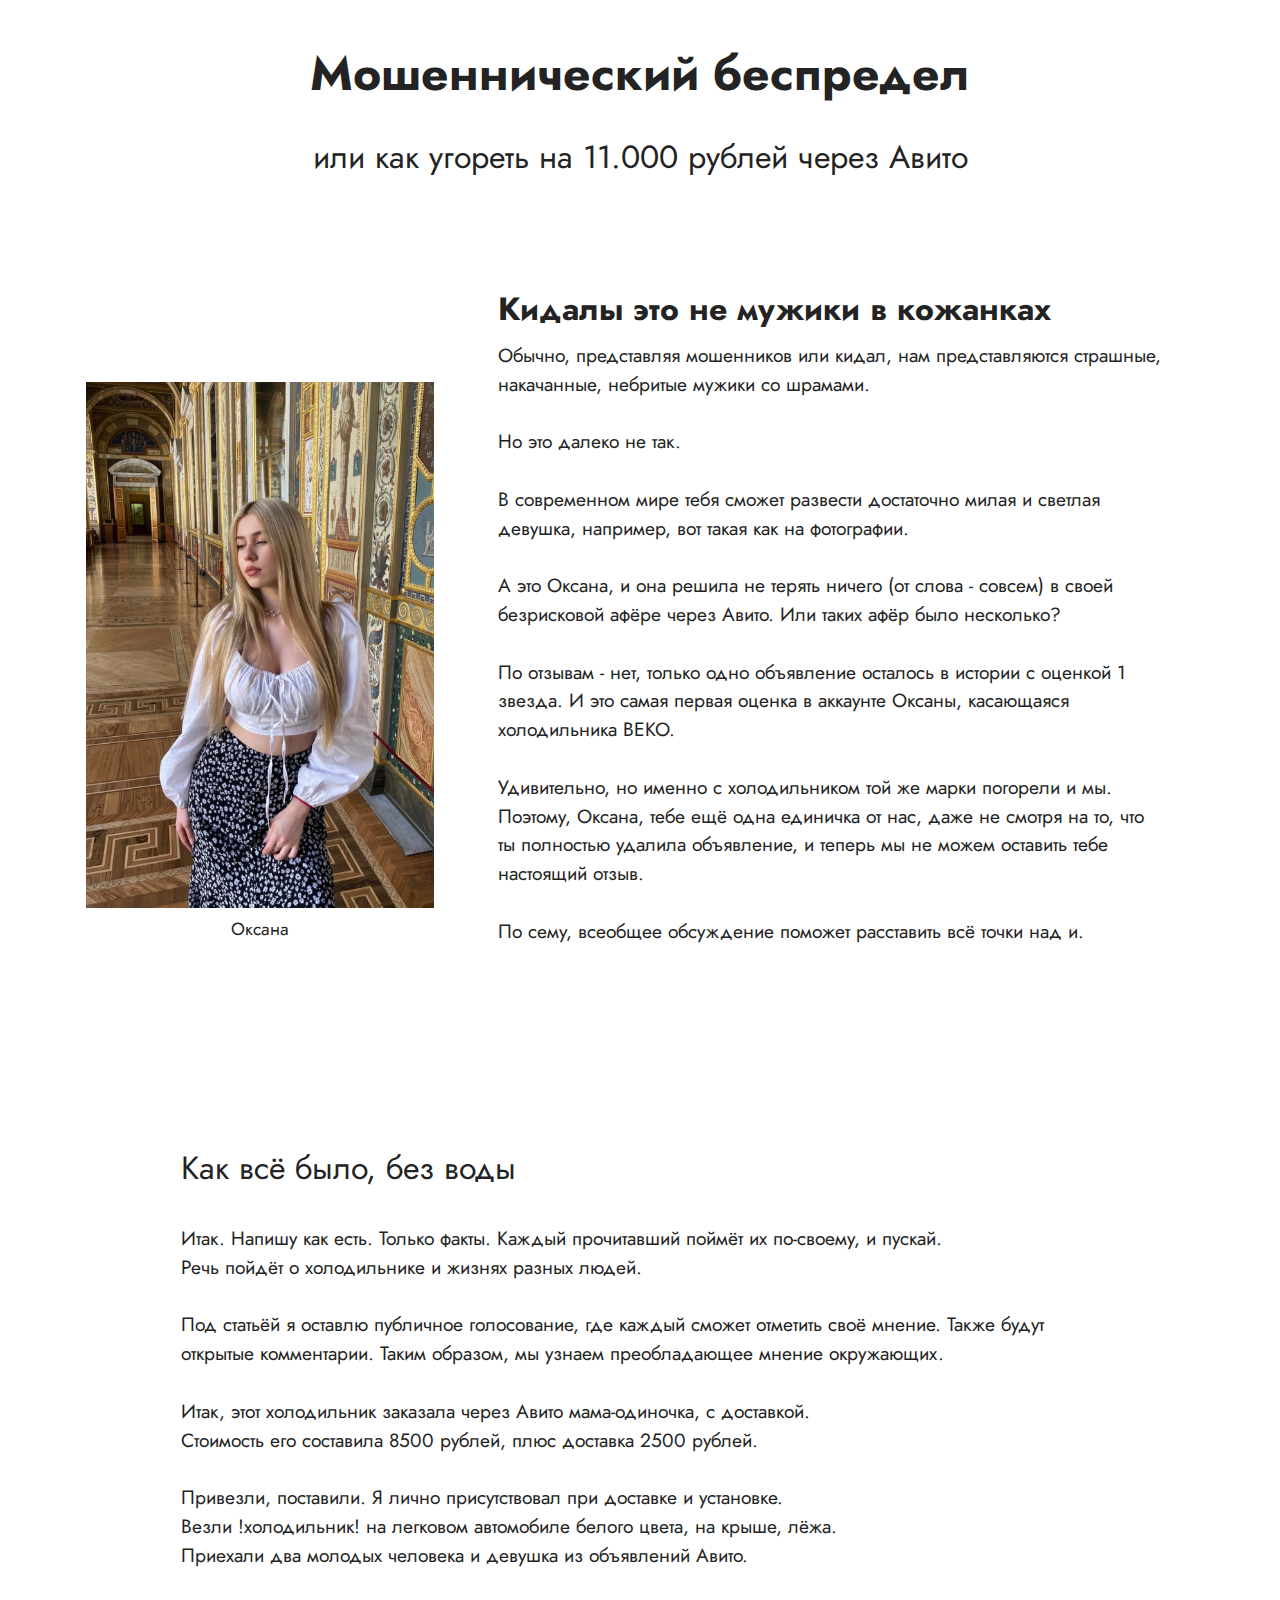
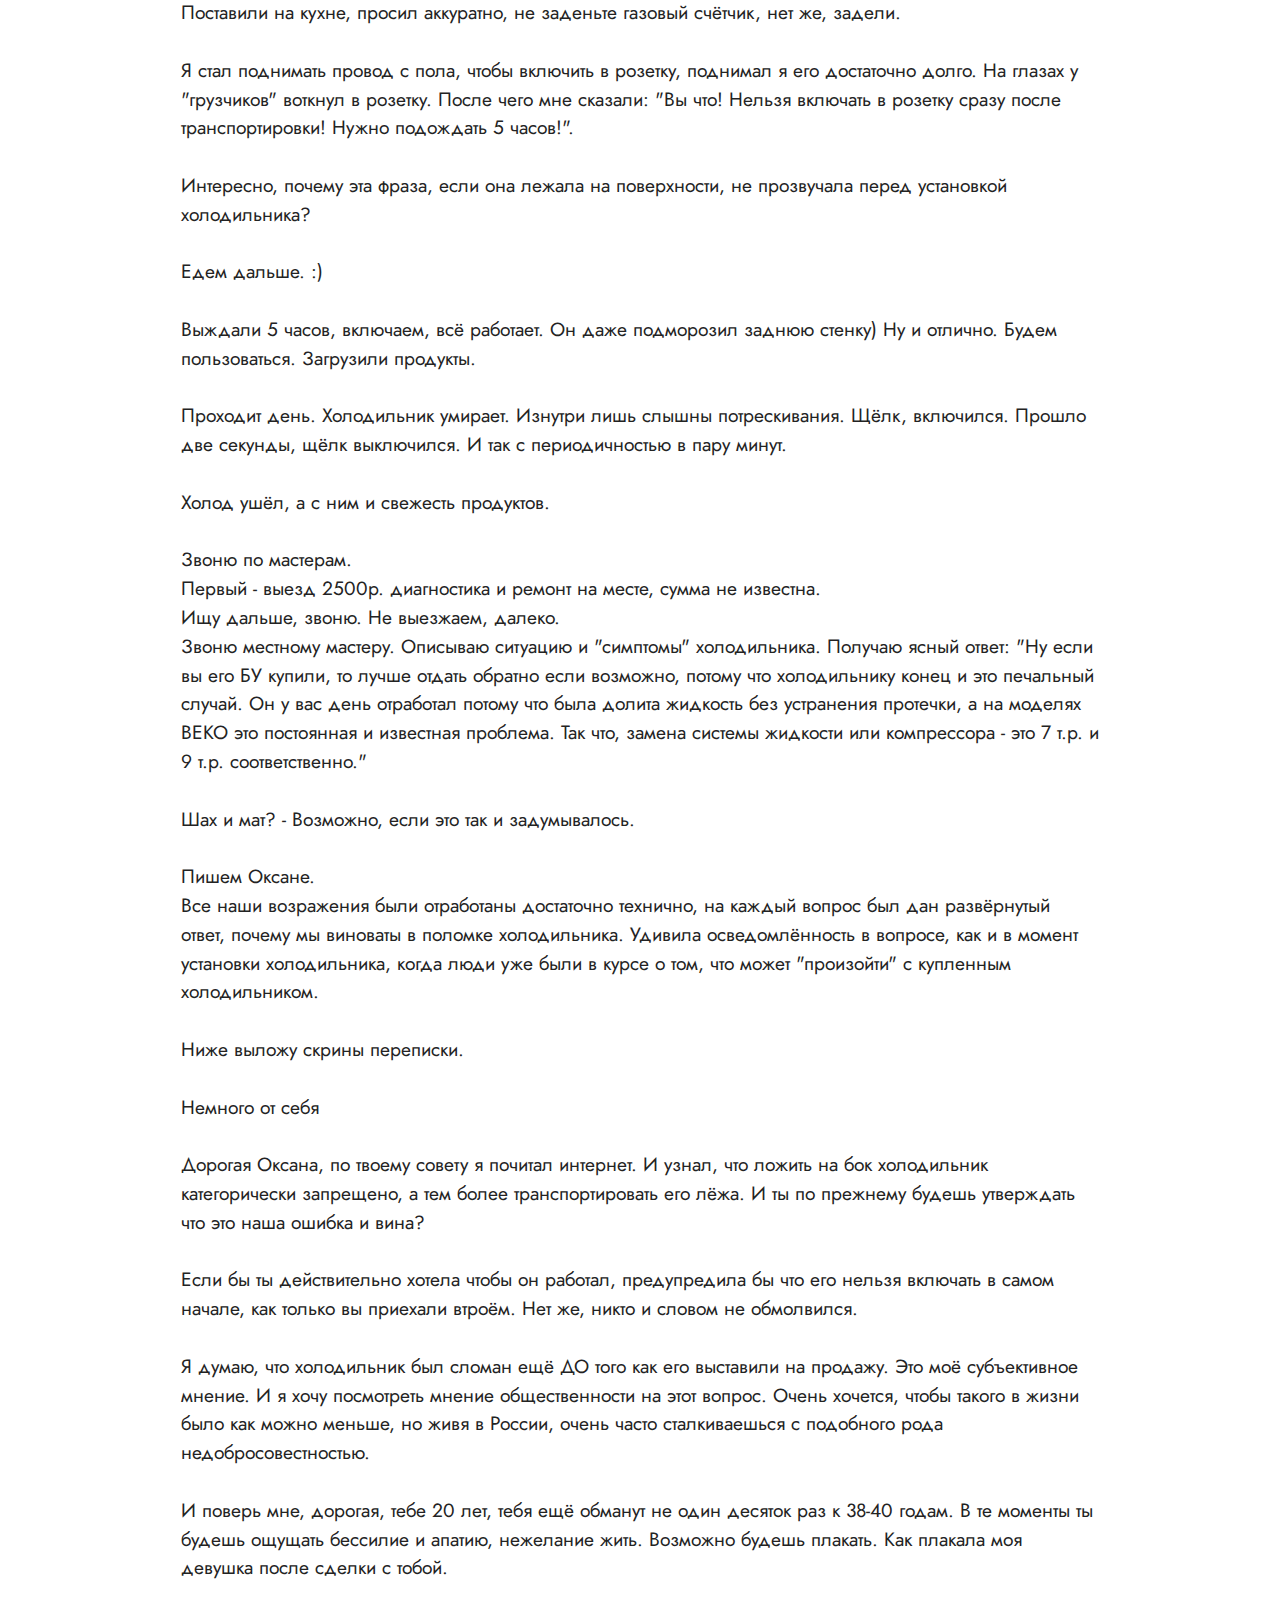
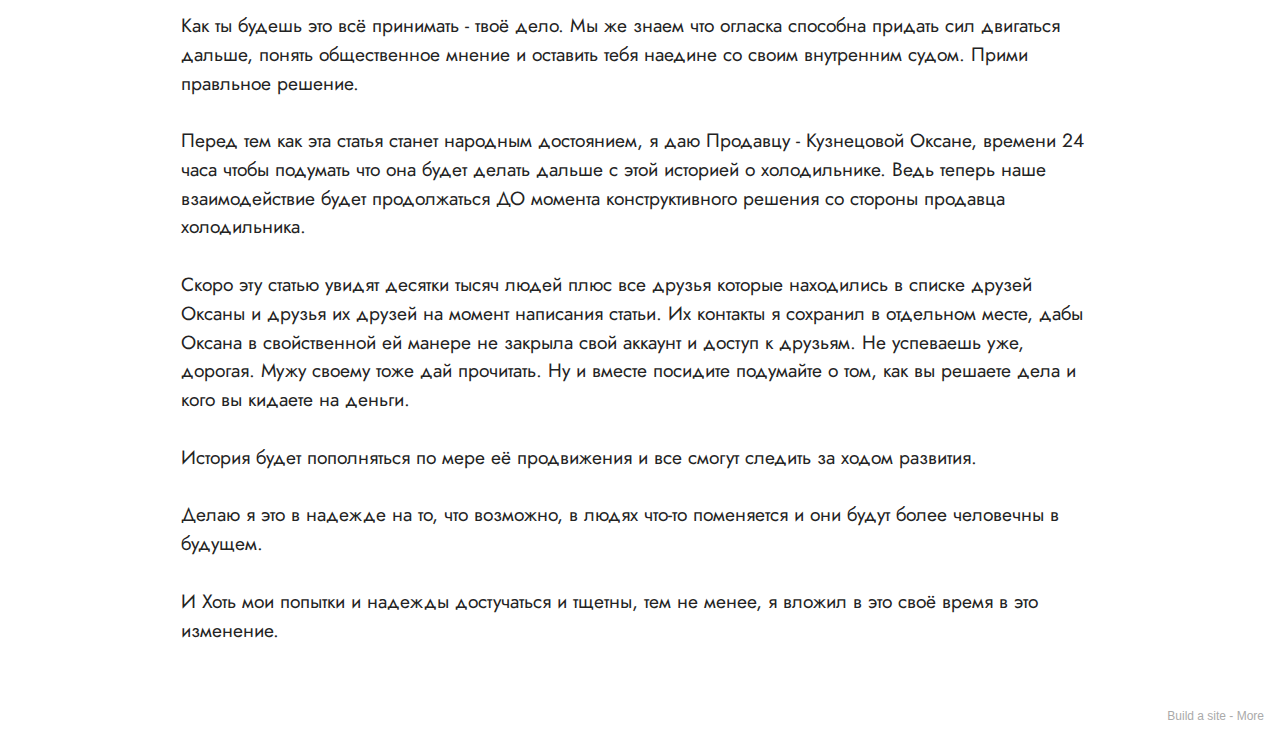
==== ok/index.html @ 09e4ee3d "ook" ====
<!DOCTYPE html>
<html  >
<head>
  <!-- Site made with Mobirise Website Builder v5.5.2, https://mobirise.com -->
  <meta charset="UTF-8">
  <meta http-equiv="X-UA-Compatible" content="IE=edge">
  <meta name="generator" content="Mobirise v5.5.2, mobirise.com">
  <meta name="viewport" content="width=device-width, initial-scale=1, minimum-scale=1">
  <link rel="shortcut icon" href="assets/images/okss2.png" type="image/x-icon">
  <meta name="description" content="">
  
  
  <title>Home</title>
  <link rel="stylesheet" href="assets/bootstrap/css/bootstrap.min.css">
  <link rel="stylesheet" href="assets/bootstrap/css/bootstrap-grid.min.css">
  <link rel="stylesheet" href="assets/bootstrap/css/bootstrap-reboot.min.css">
  <link rel="stylesheet" href="assets/theme/css/style.css">
  <link rel="preload" href="https://fonts.googleapis.com/css2?family=Jost:ital,wght@0,400;0,700;1,400;1,700&display=swap&display=swap" as="style" onload="this.onload=null;this.rel='stylesheet'">
  <noscript><link rel="stylesheet" href="https://fonts.googleapis.com/css2?family=Jost:ital,wght@0,400;0,700;1,400;1,700&display=swap&display=swap"></noscript>
  <link rel="preload" as="style" href="assets/mobirise/css/mbr-additional.css"><link rel="stylesheet" href="assets/mobirise/css/mbr-additional.css" type="text/css">
  
  
  
  
</head>
<body>
  
  <section data-bs-version="5.1" class="content4 cid-teidMDFCuc" id="content4-0">
    
    
    <div class="container">
        <div class="row justify-content-center">
            <div class="title col-md-12 col-lg-10">
                <h3 class="mbr-section-title mbr-fonts-style align-center mb-4 display-2"><strong>Мошеннический беспредел</strong></h3>
                <h4 class="mbr-section-subtitle align-center mbr-fonts-style mb-4 display-5">или как угореть на 11.000 рублей через Авито</h4>
                
            </div>
        </div>
    </div>
</section>

<section data-bs-version="5.1" class="image1 cid-teidTuAaqX" id="image1-2">
    

    

    <div class="container">
        <div class="row align-items-center">
            <div class="col-12 col-lg-4">
                <div class="image-wrapper">
                    <img src="assets/images/okss-1.png" alt="Mobirise">
                    <p class="mbr-description mbr-fonts-style pt-2 align-center display-4">
                    Оксана</p>
                </div>
            </div>
            <div class="col-12 col-lg">
                <div class="text-wrapper">
                    <h3 class="mbr-section-title mbr-fonts-style mb-3 display-5"><p><strong>Кидалы это не мужики в кожанках</strong></p></h3>
                    <p class="mbr-text mbr-fonts-style display-7">
                        Обычно, представляя мошенников или кидал, нам представляются страшные, накачанные, небритые мужики со шрамами. <br><br>Но это далеко не так. <br><br>В современном мире тебя сможет развести достаточно милая и светлая девушка, например, вот такая как на фотографии. <br><br>А это Оксана, и она решила не терять ничего (от слова - совсем) в своей безрисковой афёре через Авито. Или таких афёр было несколько? <br><br>По отзывам - нет, только одно объявление осталось в истории с оценкой 1 звезда. И это самая первая оценка в аккаунте Оксаны, касающаяся холодильника BEKO. <br><br>Удивительно, но именно с холодильником той же марки погорели и мы. Поэтому, Оксана, тебе ещё одна единичка от нас, даже не смотря на то, что ты полностью удалила объявление, и теперь мы не можем оставить тебе настоящий отзыв.<br><br>По сему, всеобщее обсуждение поможет расставить всё точки над и.<br><br><br><br></p>
                </div>
            </div>
        </div>
    </div>
</section>

<section data-bs-version="5.1" class="content5 cid-teidO1fFRu" id="content5-1">
    
    <div class="container">
        <div class="row justify-content-center">
            <div class="col-md-12 col-lg-10">
                
                <h4 class="mbr-section-subtitle mbr-fonts-style mb-4 display-5">
                    Как всё было, без воды</h4>
                <p class="mbr-text mbr-fonts-style display-7">Итак. Напишу как есть. Только факты. Каждый прочитавший поймёт их по-своему, и пускай.
<br>Речь пойдёт о холодильнике и жизнях разных людей.
<br>
<br>Под статьёй я оставлю публичное голосование, где каждый сможет отметить своё мнение. Также будут открытые комментарии. Таким образом, мы узнаем преобладающее мнение окружающих.
<br>
<br>Итак, этот холодильник заказала через Авито мама-одиночка, с доставкой.
<br>Стоимость его составила 8500 рублей, плюс доставка 2500 рублей.
<br>
<br>Привезли, поставили. Я лично присутствовал при доставке и установке.
<br>Везли !холодильник! на легковом автомобиле белого цвета, на крыше, лёжа.
<br>Приехали два молодых человека и девушка из объявлений Авито.
<br>
<br>Поставили на кухне, просил аккуратно, не заденьте газовый счётчик, нет же, задели.<br><br>Я стал поднимать провод с пола, чтобы включить в розетку, поднимал я его достаточно долго. На глазах у "грузчиков" воткнул в розетку. После чего мне сказали: "Вы что! Нельзя включать в розетку сразу после транспортировки! Нужно подождать 5 часов!".<br>
<br>Интересно, почему эта фраза, если она лежала на поверхности, не прозвучала перед установкой холодильника?<br><br>Едем дальше. :)
<br>
<br>Выждали 5 часов, включаем, всё работает. Он даже подморозил заднюю стенку) Ну и отлично. Будем пользоваться. Загрузили продукты.
<br>
<br>Проходит день. Холодильник умирает. Изнутри лишь слышны потрескивания. Щёлк, включился. Прошло две секунды, щёлк выключился. И так с периодичностью в пару минут.
<br>
<br>Холод ушёл, а с ним и свежесть продуктов.
<br>
<br>Звоню по мастерам. 
<br>Первый - выезд 2500р. диагностика и ремонт на месте, сумма не известна.
<br>Ищу дальше, звоню. Не выезжаем, далеко.
<br>Звоню местному мастеру. Описываю ситуацию и "симптомы" холодильника. Получаю ясный ответ: "Ну если вы его БУ купили, то лучше отдать обратно если возможно, потому что холодильнику конец и это печальный случай. Он у вас день отработал потому что была долита жидкость без устранения протечки, а на моделях BEKO это постоянная и известная проблема. Так что, замена системы жидкости или компрессора - это 7 т.р. и 9 т.р. соответственно."
<br>
<br>Шах и мат? - Возможно, если это так и задумывалось.<br><br> 
Пишем Оксане.&nbsp;<br>Все наши возражения были отработаны достаточно технично, на каждый вопрос был дан развёрнутый ответ, почему мы виноваты в поломке холодильника. Удивила осведомлённость в вопросе, как и в момент установки холодильника, когда люди уже были в курсе о том, что может "произойти" с купленным холодильником.<br><br>Ниже выложу скрины переписки.<br><br>
Немного от себя<br><br>Дорогая Оксана, по твоему совету я почитал интернет. И узнал, что ложить на бок холодильник категорически запрещено, а тем более транспортировать его лёжа. И ты по прежнему будешь утверждать что это наша ошибка и вина?<br><br>Если бы ты действительно хотела чтобы он работал, предупредила бы что его нельзя включать в самом начале, как только вы приехали втроём. Нет же, никто и словом не обмолвился.<br><br>Я думаю, что холодильник был сломан ещё ДО того как его выставили на продажу. Это моё субъективное мнение. И я хочу посмотреть мнение общественности на этот вопрос. Очень хочется, чтобы такого в жизни было как можно меньше, но живя в России, очень часто сталкиваешься с подобного рода недобросовестностью.<br><br>И поверь мне, дорогая, тебе 20 лет, тебя ещё обманут не один десяток раз к 38-40 годам. В те моменты ты будешь ощущать бессилие и апатию, нежелание жить. Возможно будешь плакать. Как плакала моя девушка после сделки с тобой.&nbsp;<br><br>Как ты будешь это всё принимать - твоё дело. Мы же знаем что огласка способна придать сил двигаться дальше, понять общественное мнение и оставить тебя наедине со своим внутренним судом. Прими правльное решение.<br>
<br>Перед тем как эта статья станет народным достоянием, я даю Продавцу - Кузнецовой Оксане, времени 24 часа чтобы подумать что она будет делать дальше с этой историей о холодильнике. Ведь теперь наше взаимодействие будет продолжаться ДО момента конструктивного решения со стороны продавца холодильника.<br>
<br>Скоро эту статью увидят десятки тысяч людей плюс все друзья которые находились в списке друзей Оксаны и друзья их друзей на момент написания статьи. Их контакты я сохранил в отдельном месте, дабы Оксана в свойственной ей манере не закрыла свой аккаунт и доступ к друзьям. Не успеваешь уже, дорогая. Мужу своему тоже дай прочитать. Ну и вместе посидите подумайте о том, как вы решаете дела и кого вы кидаете на деньги.<br><br>История будет пополняться по мере её продвижения и все смогут следить за ходом развития.<br>
<br>Делаю я это в надежде на то, что возможно, в людях что-то поменяется и они будут более человечны в будущем. <br><br>И Хоть мои попытки и надежды достучаться и тщетны, тем не менее, я вложил в это своё время в это изменение.<br></p>
            </div>
        </div>
    </div>
</section><section style="background-color: #fff; font-family: -apple-system, BlinkMacSystemFont, 'Segoe UI', 'Roboto', 'Helvetica Neue', Arial, sans-serif; color:#aaa; font-size:12px; padding: 0; align-items: center; display: flex;"><a href="https://mobirise.site/b" style="flex: 1 1; height: 3rem; padding-left: 1rem;"></a><p style="flex: 0 0 auto; margin:0; padding-right:1rem;">Build a site - <a href="https://mobirise.site/w" style="color:#aaa;">More</a></p></section><script src="assets/bootstrap/js/bootstrap.bundle.min.js"></script>  <script src="assets/smoothscroll/smooth-scroll.js"></script>  <script src="assets/ytplayer/index.js"></script>  <script src="assets/theme/js/script.js"></script>  
  
  
</body>
</html>
---- ok/assets/theme/css/style.css ----
@charset "UTF-8";
section {
  background-color: #ffffff;
}

body {
  font-style: normal;
  line-height: 1.5;
  font-weight: 400;
  color: #232323;
  position: relative;
}

button {
  background-color: transparent;
  border-color: transparent;
}

section,
.container,
.container-fluid {
  position: relative;
  word-wrap: break-word;
}

a.mbr-iconfont:hover {
  text-decoration: none;
}

.article .lead p,
.article .lead ul,
.article .lead ol,
.article .lead pre,
.article .lead blockquote {
  margin-bottom: 0;
}

a {
  font-style: normal;
  font-weight: 400;
  cursor: pointer;
}
a, a:hover {
  text-decoration: none;
}

.mbr-section-title {
  font-style: normal;
  line-height: 1.3;
}

.mbr-section-subtitle {
  line-height: 1.3;
}

.mbr-text {
  font-style: normal;
  line-height: 1.7;
}

h1,
h2,
h3,
h4,
h5,
h6,
.display-1,
.display-2,
.display-4,
.display-5,
.display-7,
span,
p,
a {
  line-height: 1;
  word-break: break-word;
  word-wrap: break-word;
  font-weight: 400;
}

b,
strong {
  font-weight: bold;
}

input:-webkit-autofill, input:-webkit-autofill:hover, input:-webkit-autofill:focus, input:-webkit-autofill:active {
  transition-delay: 9999s;
  -webkit-transition-property: background-color, color;
  transition-property: background-color, color;
}

textarea[type=hidden] {
  display: none;
}

section {
  background-position: 50% 50%;
  background-repeat: no-repeat;
  background-size: cover;
}
section .mbr-background-video,
section .mbr-background-video-preview {
  position: absolute;
  bottom: 0;
  left: 0;
  right: 0;
  top: 0;
}

.hidden {
  visibility: hidden;
}

.mbr-z-index20 {
  z-index: 20;
}

/*! Base colors */
.mbr-white {
  color: #ffffff;
}

.mbr-black {
  color: #111111;
}

.mbr-bg-white {
  background-color: #ffffff;
}

.mbr-bg-black {
  background-color: #000000;
}

/*! Text-aligns */
.align-left {
  text-align: left;
}

.align-center {
  text-align: center;
}

.align-right {
  text-align: right;
}

/*! Font-weight  */
.mbr-light {
  font-weight: 300;
}

.mbr-regular {
  font-weight: 400;
}

.mbr-semibold {
  font-weight: 500;
}

.mbr-bold {
  font-weight: 700;
}

/*! Media  */
.media-content {
  flex-basis: 100%;
}

.media-container-row {
  display: flex;
  flex-direction: row;
  flex-wrap: wrap;
  justify-content: center;
  align-content: center;
  align-items: start;
}
.media-container-row .media-size-item {
  width: 400px;
}

.media-container-column {
  display: flex;
  flex-direction: column;
  flex-wrap: wrap;
  justify-content: center;
  align-content: center;
  align-items: stretch;
}
.media-container-column > * {
  width: 100%;
}

@media (min-width: 992px) {
  .media-container-row {
    flex-wrap: nowrap;
  }
}
figure {
  margin-bottom: 0;
  overflow: hidden;
}

figure[mbr-media-size] {
  transition: width 0.1s;
}

img,
iframe {
  display: block;
  width: 100%;
}

.card {
  background-color: transparent;
  border: none;
}

.card-box {
  width: 100%;
}

.card-img {
  text-align: center;
  flex-shrink: 0;
  -webkit-flex-shrink: 0;
}

.media {
  max-width: 100%;
  margin: 0 auto;
}

.mbr-figure {
  align-self: center;
}

.media-container > div {
  max-width: 100%;
}

.mbr-figure img,
.card-img img {
  width: 100%;
}

@media (max-width: 991px) {
  .media-size-item {
    width: auto !important;
  }

  .media {
    width: auto;
  }

  .mbr-figure {
    width: 100% !important;
  }
}
/*! Buttons */
.mbr-section-btn {
  margin-left: -0.6rem;
  margin-right: -0.6rem;
  font-size: 0;
}

.btn {
  font-weight: 600;
  border-width: 1px;
  font-style: normal;
  margin: 0.6rem 0.6rem;
  white-space: normal;
  transition: all 0.2s ease-in-out;
  display: inline-flex;
  align-items: center;
  justify-content: center;
  word-break: break-word;
}

.btn-sm {
  font-weight: 600;
  letter-spacing: 0px;
  transition: all 0.3s ease-in-out;
}

.btn-md {
  font-weight: 600;
  letter-spacing: 0px;
  transition: all 0.3s ease-in-out;
}

.btn-lg {
  font-weight: 600;
  letter-spacing: 0px;
  transition: all 0.3s ease-in-out;
}

.btn-form {
  margin: 0;
}
.btn-form:hover {
  cursor: pointer;
}

nav .mbr-section-btn {
  margin-left: 0rem;
  margin-right: 0rem;
}

/*! Btn icon margin */
.btn .mbr-iconfont,
.btn.btn-sm .mbr-iconfont {
  order: 1;
  cursor: pointer;
  margin-left: 0.5rem;
  vertical-align: sub;
}

.btn.btn-md .mbr-iconfont,
.btn.btn-md .mbr-iconfont {
  margin-left: 0.8rem;
}

.mbr-regular {
  font-weight: 400;
}

.mbr-semibold {
  font-weight: 500;
}

.mbr-bold {
  font-weight: 700;
}

[type=submit] {
  -webkit-appearance: none;
}

/*! Full-screen */
.mbr-fullscreen .mbr-overlay {
  min-height: 100vh;
}

.mbr-fullscreen {
  display: flex;
  display: -moz-flex;
  display: -ms-flex;
  display: -o-flex;
  align-items: center;
  min-height: 100vh;
  padding-top: 3rem;
  padding-bottom: 3rem;
}

/*! Map */
.map {
  height: 25rem;
  position: relative;
}
.map iframe {
  width: 100%;
  height: 100%;
}

/*! Scroll to top arrow */
.mbr-arrow-up {
  bottom: 25px;
  right: 90px;
  position: fixed;
  text-align: right;
  z-index: 5000;
  color: #ffffff;
  font-size: 22px;
}

.mbr-arrow-up a {
  background: rgba(0, 0, 0, 0.2);
  border-radius: 50%;
  color: #fff;
  display: inline-block;
  height: 60px;
  width: 60px;
  border: 2px solid #fff;
  outline-style: none !important;
  position: relative;
  text-decoration: none;
  transition: all 0.3s ease-in-out;
  cursor: pointer;
  text-align: center;
}
.mbr-arrow-up a:hover {
  background-color: rgba(0, 0, 0, 0.4);
}
.mbr-arrow-up a i {
  line-height: 60px;
}

.mbr-arrow-up-icon {
  display: block;
  color: #fff;
}

.mbr-arrow-up-icon::before {
  content: "›";
  display: inline-block;
  font-family: serif;
  font-size: 22px;
  line-height: 1;
  font-style: normal;
  position: relative;
  top: 6px;
  left: -4px;
  transform: rotate(-90deg);
}

/*! Arrow Down */
.mbr-arrow {
  position: absolute;
  bottom: 45px;
  left: 50%;
  width: 60px;
  height: 60px;
  cursor: pointer;
  background-color: rgba(80, 80, 80, 0.5);
  border-radius: 50%;
  transform: translateX(-50%);
}
@media (max-width: 767px) {
  .mbr-arrow {
    display: none;
  }
}
.mbr-arrow > a {
  display: inline-block;
  text-decoration: none;
  outline-style: none;
  -webkit-animation: arrowdown 1.7s ease-in-out infinite;
          animation: arrowdown 1.7s ease-in-out infinite;
  color: #ffffff;
}
.mbr-arrow > a > i {
  position: absolute;
  top: -2px;
  left: 15px;
  font-size: 2rem;
}

#scrollToTop a i::before {
  content: "";
  position: absolute;
  display: block;
  border-bottom: 2.5px solid #fff;
  border-left: 2.5px solid #fff;
  width: 27.8%;
  height: 27.8%;
  left: 50%;
  top: 51%;
  transform: translateY(-30%) translateX(-50%) rotate(135deg);
}

@keyframes arrowdown {
  0% {
    transform: translateY(0px);
  }
  50% {
    transform: translateY(-5px);
  }
  100% {
    transform: translateY(0px);
  }
}
@-webkit-keyframes arrowdown {
  0% {
    transform: translateY(0px);
  }
  50% {
    transform: translateY(-5px);
  }
  100% {
    transform: translateY(0px);
  }
}
@media (max-width: 500px) {
  .mbr-arrow-up {
    left: 0;
    right: 0;
    text-align: center;
  }
}
/*Gradients animation*/
@keyframes gradient-animation {
  from {
    background-position: 0% 100%;
    -webkit-animation-timing-function: ease-in-out;
            animation-timing-function: ease-in-out;
  }
  to {
    background-position: 100% 0%;
    -webkit-animation-timing-function: ease-in-out;
            animation-timing-function: ease-in-out;
  }
}
@-webkit-keyframes gradient-animation {
  from {
    background-position: 0% 100%;
    -webkit-animation-timing-function: ease-in-out;
            animation-timing-function: ease-in-out;
  }
  to {
    background-position: 100% 0%;
    -webkit-animation-timing-function: ease-in-out;
            animation-timing-function: ease-in-out;
  }
}
.bg-gradient {
  background-size: 200% 200%;
  animation: gradient-animation 5s infinite alternate;
  -webkit-animation: gradient-animation 5s infinite alternate;
}

.menu .navbar-brand {
  display: -webkit-flex;
}
.menu .navbar-brand span {
  display: flex;
  display: -webkit-flex;
}
.menu .navbar-brand .navbar-caption-wrap {
  display: -webkit-flex;
}
.menu .navbar-brand .navbar-logo img {
  display: -webkit-flex;
  width: auto;
}
@media (min-width: 768px) and (max-width: 991px) {
  .menu .navbar-toggleable-sm .navbar-nav {
    display: -ms-flexbox;
  }
}
@media (max-width: 991px) {
  .menu .navbar-collapse {
    max-height: 93.5vh;
  }
  .menu .navbar-collapse.show {
    overflow: auto;
  }
}
@media (min-width: 992px) {
  .menu .navbar-nav.nav-dropdown {
    display: -webkit-flex;
  }
  .menu .navbar-toggleable-sm .navbar-collapse {
    display: -webkit-flex !important;
  }
  .menu .collapsed .navbar-collapse {
    max-height: 93.5vh;
  }
  .menu .collapsed .navbar-collapse.show {
    overflow: auto;
  }
}
@media (max-width: 767px) {
  .menu .navbar-collapse {
    max-height: 80vh;
  }
}

.nav-link .mbr-iconfont {
  margin-right: 0.5rem;
}

.navbar {
  display: -webkit-flex;
  -webkit-flex-wrap: wrap;
  -webkit-align-items: center;
  -webkit-justify-content: space-between;
}

.navbar-collapse {
  -webkit-flex-basis: 100%;
  -webkit-flex-grow: 1;
  -webkit-align-items: center;
}

.nav-dropdown .link {
  padding: 0.667em 1.667em !important;
  margin: 0 !important;
}

.nav {
  display: -webkit-flex;
  -webkit-flex-wrap: wrap;
}

.row {
  display: -webkit-flex;
  -webkit-flex-wrap: wrap;
}

.justify-content-center {
  -webkit-justify-content: center;
}

.form-inline {
  display: -webkit-flex;
}

.card-wrapper {
  -webkit-flex: 1;
}

.carousel-control {
  z-index: 10;
  display: -webkit-flex;
}

.carousel-controls {
  display: -webkit-flex;
}

.media {
  display: -webkit-flex;
}

.form-group:focus {
  outline: none;
}

.jq-selectbox__select {
  padding: 7px 0;
  position: relative;
}

.jq-selectbox__dropdown {
  overflow: hidden;
  border-radius: 10px;
  position: absolute;
  top: 100%;
  left: 0 !important;
  width: 100% !important;
}

.jq-selectbox__trigger-arrow {
  right: 0;
  transform: translateY(-50%);
}

.jq-selectbox li {
  padding: 1.07em 0.5em;
}

input[type=range] {
  padding-left: 0 !important;
  padding-right: 0 !important;
}

.modal-dialog,
.modal-content {
  height: 100%;
}

.modal-dialog .carousel-inner {
  height: calc(100vh - 1.75rem);
}
@media (max-width: 575px) {
  .modal-dialog .carousel-inner {
    height: calc(100vh - 1rem);
  }
}

.carousel-item {
  text-align: center;
}

.carousel-item img {
  margin: auto;
}

.navbar-toggler {
  align-self: flex-start;
  padding: 0.25rem 0.75rem;
  font-size: 1.25rem;
  line-height: 1;
  background: transparent;
  border: 1px solid transparent;
  border-radius: 0.25rem;
}

.navbar-toggler:focus,
.navbar-toggler:hover {
  text-decoration: none;
  box-shadow: none;
}

.navbar-toggler-icon {
  display: inline-block;
  width: 1.5em;
  height: 1.5em;
  vertical-align: middle;
  content: "";
  background: no-repeat center center;
  background-size: 100% 100%;
}

.navbar-toggler-left {
  position: absolute;
  left: 1rem;
}

.navbar-toggler-right {
  position: absolute;
  right: 1rem;
}

.card-img {
  width: auto;
}

.menu .navbar.collapsed:not(.beta-menu) {
  flex-direction: column;
}

.carousel-item.active,
.carousel-item-next,
.carousel-item-prev {
  display: flex;
}

.note-air-layout .dropup .dropdown-menu,
.note-air-layout .navbar-fixed-bottom .dropdown .dropdown-menu {
  bottom: initial !important;
}

html,
body {
  height: auto;
  min-height: 100vh;
}

.dropup .dropdown-toggle::after {
  display: none;
}

.form-asterisk {
  font-family: initial;
  position: absolute;
  top: -2px;
  font-weight: normal;
}

.form-control-label {
  position: relative;
  cursor: pointer;
  margin-bottom: 0.357em;
  padding: 0;
}

.alert {
  color: #ffffff;
  border-radius: 0;
  border: 0;
  font-size: 1.1rem;
  line-height: 1.5;
  margin-bottom: 1.875rem;
  padding: 1.25rem;
  position: relative;
  text-align: center;
}
.alert.alert-form::after {
  background-color: inherit;
  bottom: -7px;
  content: "";
  display: block;
  height: 14px;
  left: 50%;
  margin-left: -7px;
  position: absolute;
  transform: rotate(45deg);
  width: 14px;
}

.form-control {
  background-color: #ffffff;
  background-clip: border-box;
  color: #232323;
  line-height: 1rem !important;
  height: auto;
  padding: 0.6rem 1.2rem;
  transition: border-color 0.25s ease 0s;
  border: 1px solid transparent !important;
  border-radius: 4px;
  box-shadow: rgba(0, 0, 0, 0.07) 0px 1px 1px 0px, rgba(0, 0, 0, 0.07) 0px 1px 3px 0px, rgba(0, 0, 0, 0.03) 0px 0px 0px 1px;
}
.form-active .form-control:invalid {
  border-color: red;
}

form .row {
  margin-left: -0.6rem;
  margin-right: -0.6rem;
}
form .row [class*=col] {
  padding-left: 0.6rem;
  padding-right: 0.6rem;
}

form .mbr-section-btn {
  margin: 0;
  padding-left: 0.6rem;
  padding-right: 0.6rem;
}

form .btn {
  display: flex;
  padding: 0.6rem 1.2rem;
  margin: 0;
}

form .form-check-input {
  margin-top: 0.5;
}

textarea.form-control {
  line-height: 1.5rem !important;
}

.form-group {
  margin-bottom: 1.2rem;
}

.form-control,
form .btn {
  min-height: 48px;
}

.gdpr-block label span.textGDPR input[name=gdpr] {
  top: 7px;
}

.form-control:focus {
  box-shadow: none;
}

:focus {
  outline: none;
}

.mbr-overlay {
  background-color: #000;
  bottom: 0;
  left: 0;
  opacity: 0.5;
  position: absolute;
  right: 0;
  top: 0;
  z-index: 0;
  pointer-events: none;
}

blockquote {
  font-style: italic;
  padding: 3rem;
  font-size: 1.09rem;
  position: relative;
  border-left: 3px solid;
}

ul,
ol,
pre,
blockquote {
  margin-bottom: 2.3125rem;
}

.mt-4 {
  margin-top: 2rem !important;
}

.mb-4 {
  margin-bottom: 2rem !important;
}

@media (min-width: 992px) {
  .container {
    padding-left: 16px;
    padding-right: 16px;
  }

  .row {
    margin-left: -16px;
    margin-right: -16px;
  }
  .row > [class*=col] {
    padding-left: 16px;
    padding-right: 16px;
  }
}
@media (min-width: 768px) {
  .container-fluid {
    padding-left: 32px;
    padding-right: 32px;
  }
}
@media (min-width: 768px) and (max-width: 991px) {
  .mbr-container {
    padding-left: 32px;
    padding-right: 32px;
  }
}
@media (max-width: 767px) {
  .mbr-container {
    padding-left: 16px;
    padding-right: 16px;
  }
}
.card-wrapper,
.item-wrapper {
  overflow: hidden;
}

.app-video-wrapper > img {
  opacity: 1;
}

.item {
  position: relative;
}

.dropdown-menu .dropdown-menu {
  left: 100%;
}

.dropdown-item + .dropdown-menu {
  display: none;
}

.dropdown-item:hover + .dropdown-menu,
.dropdown-menu:hover {
  display: block;
}.engine {
	position: absolute;
	text-indent: -2400px;
	text-align: center;
	padding: 0;
	top: 0;
	left: -2400px;
}
---- ok/assets/mobirise/css/mbr-additional.css ----
body {
  font-family: Jost;
}
.display-1 {
  font-family: 'Jost', sans-serif;
  font-size: 4.6rem;
  line-height: 1.1;
}
.display-1 > .mbr-iconfont {
  font-size: 5.75rem;
}
.display-2 {
  font-family: 'Jost', sans-serif;
  font-size: 3rem;
  line-height: 1.1;
}
.display-2 > .mbr-iconfont {
  font-size: 3.75rem;
}
.display-4 {
  font-family: 'Jost', sans-serif;
  font-size: 1.1rem;
  line-height: 1.5;
}
.display-4 > .mbr-iconfont {
  font-size: 1.375rem;
}
.display-5 {
  font-family: 'Jost', sans-serif;
  font-size: 2rem;
  line-height: 1.5;
}
.display-5 > .mbr-iconfont {
  font-size: 2.5rem;
}
.display-7 {
  font-family: 'Jost', sans-serif;
  font-size: 1.2rem;
  line-height: 1.5;
}
.display-7 > .mbr-iconfont {
  font-size: 1.5rem;
}
/* ---- Fluid typography for mobile devices ---- */
/* 1.4 - font scale ratio ( bootstrap == 1.42857 ) */
/* 100vw - current viewport width */
/* (48 - 20)  48 == 48rem == 768px, 20 == 20rem == 320px(minimal supported viewport) */
/* 0.65 - min scale variable, may vary */
@media (max-width: 992px) {
  .display-1 {
    font-size: 3.68rem;
  }
}
@media (max-width: 768px) {
  .display-1 {
    font-size: 3.22rem;
    font-size: calc( 2.26rem + (4.6 - 2.26) * ((100vw - 20rem) / (48 - 20)));
    line-height: calc( 1.1 * (2.26rem + (4.6 - 2.26) * ((100vw - 20rem) / (48 - 20))));
  }
  .display-2 {
    font-size: 2.4rem;
    font-size: calc( 1.7rem + (3 - 1.7) * ((100vw - 20rem) / (48 - 20)));
    line-height: calc( 1.3 * (1.7rem + (3 - 1.7) * ((100vw - 20rem) / (48 - 20))));
  }
  .display-4 {
    font-size: 0.88rem;
    font-size: calc( 1.0350000000000001rem + (1.1 - 1.0350000000000001) * ((100vw - 20rem) / (48 - 20)));
    line-height: calc( 1.4 * (1.0350000000000001rem + (1.1 - 1.0350000000000001) * ((100vw - 20rem) / (48 - 20))));
  }
  .display-5 {
    font-size: 1.6rem;
    font-size: calc( 1.35rem + (2 - 1.35) * ((100vw - 20rem) / (48 - 20)));
    line-height: calc( 1.4 * (1.35rem + (2 - 1.35) * ((100vw - 20rem) / (48 - 20))));
  }
  .display-7 {
    font-size: 0.96rem;
    font-size: calc( 1.07rem + (1.2 - 1.07) * ((100vw - 20rem) / (48 - 20)));
    line-height: calc( 1.4 * (1.07rem + (1.2 - 1.07) * ((100vw - 20rem) / (48 - 20))));
  }
}
/* Buttons */
.btn {
  padding: 0.6rem 1.2rem;
  border-radius: 4px;
}
.btn-sm {
  padding: 0.6rem 1.2rem;
  border-radius: 4px;
}
.btn-md {
  padding: 0.6rem 1.2rem;
  border-radius: 4px;
}
.btn-lg {
  padding: 1rem 2.6rem;
  border-radius: 4px;
}
.bg-primary {
  background-color: #6592e6 !important;
}
.bg-success {
  background-color: #40b0bf !important;
}
.bg-info {
  background-color: #47b5ed !important;
}
.bg-warning {
  background-color: #ffe161 !important;
}
.bg-danger {
  background-color: #ff9966 !important;
}
.btn-primary,
.btn-primary:active {
  background-color: #6592e6 !important;
  border-color: #6592e6 !important;
  color: #ffffff !important;
  box-shadow: 0 2px 2px 0 rgba(0, 0, 0, 0.2);
}
.btn-primary:hover,
.btn-primary:focus,
.btn-primary.focus,
.btn-primary.active {
  color: #ffffff !important;
  background-color: #2260d2 !important;
  border-color: #2260d2 !important;
  box-shadow: 0 2px 5px 0 rgba(0, 0, 0, 0.2);
}
.btn-primary.disabled,
.btn-primary:disabled {
  color: #ffffff !important;
  background-color: #2260d2 !important;
  border-color: #2260d2 !important;
}
.btn-secondary,
.btn-secondary:active {
  background-color: #ff6666 !important;
  border-color: #ff6666 !important;
  color: #ffffff !important;
  box-shadow: 0 2px 2px 0 rgba(0, 0, 0, 0.2);
}
.btn-secondary:hover,
.btn-secondary:focus,
.btn-secondary.focus,
.btn-secondary.active {
  color: #ffffff !important;
  background-color: #ff0f0f !important;
  border-color: #ff0f0f !important;
  box-shadow: 0 2px 5px 0 rgba(0, 0, 0, 0.2);
}
.btn-secondary.disabled,
.btn-secondary:disabled {
  color: #ffffff !important;
  background-color: #ff0f0f !important;
  border-color: #ff0f0f !important;
}
.btn-info,
.btn-info:active {
  background-color: #47b5ed !important;
  border-color: #47b5ed !important;
  color: #ffffff !important;
  box-shadow: 0 2px 2px 0 rgba(0, 0, 0, 0.2);
}
.btn-info:hover,
.btn-info:focus,
.btn-info.focus,
.btn-info.active {
  color: #ffffff !important;
  background-color: #148cca !important;
  border-color: #148cca !important;
  box-shadow: 0 2px 5px 0 rgba(0, 0, 0, 0.2);
}
.btn-info.disabled,
.btn-info:disabled {
  color: #ffffff !important;
  background-color: #148cca !important;
  border-color: #148cca !important;
}
.btn-success,
.btn-success:active {
  background-color: #40b0bf !important;
  border-color: #40b0bf !important;
  color: #ffffff !important;
  box-shadow: 0 2px 2px 0 rgba(0, 0, 0, 0.2);
}
.btn-success:hover,
.btn-success:focus,
.btn-success.focus,
.btn-success.active {
  color: #ffffff !important;
  background-color: #2a747e !important;
  border-color: #2a747e !important;
  box-shadow: 0 2px 5px 0 rgba(0, 0, 0, 0.2);
}
.btn-success.disabled,
.btn-success:disabled {
  color: #ffffff !important;
  background-color: #2a747e !important;
  border-color: #2a747e !important;
}
.btn-warning,
.btn-warning:active {
  background-color: #ffe161 !important;
  border-color: #ffe161 !important;
  color: #614f00 !important;
  box-shadow: 0 2px 2px 0 rgba(0, 0, 0, 0.2);
}
.btn-warning:hover,
.btn-warning:focus,
.btn-warning.focus,
.btn-warning.active {
  color: #0a0800 !important;
  background-color: #ffd10a !important;
  border-color: #ffd10a !important;
  box-shadow: 0 2px 5px 0 rgba(0, 0, 0, 0.2);
}
.btn-warning.disabled,
.btn-warning:disabled {
  color: #614f00 !important;
  background-color: #ffd10a !important;
  border-color: #ffd10a !important;
}
.btn-danger,
.btn-danger:active {
  background-color: #ff9966 !important;
  border-color: #ff9966 !important;
  color: #ffffff !important;
  box-shadow: 0 2px 2px 0 rgba(0, 0, 0, 0.2);
}
.btn-danger:hover,
.btn-danger:focus,
.btn-danger.focus,
.btn-danger.active {
  color: #ffffff !important;
  background-color: #ff5f0f !important;
  border-color: #ff5f0f !important;
  box-shadow: 0 2px 5px 0 rgba(0, 0, 0, 0.2);
}
.btn-danger.disabled,
.btn-danger:disabled {
  color: #ffffff !important;
  background-color: #ff5f0f !important;
  border-color: #ff5f0f !important;
}
.btn-white,
.btn-white:active {
  background-color: #fafafa !important;
  border-color: #fafafa !important;
  color: #7a7a7a !important;
  box-shadow: 0 2px 2px 0 rgba(0, 0, 0, 0.2);
}
.btn-white:hover,
.btn-white:focus,
.btn-white.focus,
.btn-white.active {
  color: #4f4f4f !important;
  background-color: #cfcfcf !important;
  border-color: #cfcfcf !important;
  box-shadow: 0 2px 5px 0 rgba(0, 0, 0, 0.2);
}
.btn-white.disabled,
.btn-white:disabled {
  color: #7a7a7a !important;
  background-color: #cfcfcf !important;
  border-color: #cfcfcf !important;
}
.btn-black,
.btn-black:active {
  background-color: #232323 !important;
  border-color: #232323 !important;
  color: #ffffff !important;
  box-shadow: 0 2px 2px 0 rgba(0, 0, 0, 0.2);
}
.btn-black:hover,
.btn-black:focus,
.btn-black.focus,
.btn-black.active {
  color: #ffffff !important;
  background-color: #000000 !important;
  border-color: #000000 !important;
  box-shadow: 0 2px 5px 0 rgba(0, 0, 0, 0.2);
}
.btn-black.disabled,
.btn-black:disabled {
  color: #ffffff !important;
  background-color: #000000 !important;
  border-color: #000000 !important;
}
.btn-primary-outline,
.btn-primary-outline:active {
  background-color: transparent !important;
  border-color: transparent;
  color: #6592e6;
}
.btn-primary-outline:hover,
.btn-primary-outline:focus,
.btn-primary-outline.focus,
.btn-primary-outline.active {
  color: #2260d2 !important;
  background-color: transparent!important;
  border-color: transparent!important;
  box-shadow: none!important;
}
.btn-primary-outline.disabled,
.btn-primary-outline:disabled {
  color: #ffffff !important;
  background-color: #6592e6 !important;
  border-color: #6592e6 !important;
}
.btn-secondary-outline,
.btn-secondary-outline:active {
  background-color: transparent !important;
  border-color: transparent;
  color: #ff6666;
}
.btn-secondary-outline:hover,
.btn-secondary-outline:focus,
.btn-secondary-outline.focus,
.btn-secondary-outline.active {
  color: #ff0f0f !important;
  background-color: transparent!important;
  border-color: transparent!important;
  box-shadow: none!important;
}
.btn-secondary-outline.disabled,
.btn-secondary-outline:disabled {
  color: #ffffff !important;
  background-color: #ff6666 !important;
  border-color: #ff6666 !important;
}
.btn-info-outline,
.btn-info-outline:active {
  background-color: transparent !important;
  border-color: transparent;
  color: #47b5ed;
}
.btn-info-outline:hover,
.btn-info-outline:focus,
.btn-info-outline.focus,
.btn-info-outline.active {
  color: #148cca !important;
  background-color: transparent!important;
  border-color: transparent!important;
  box-shadow: none!important;
}
.btn-info-outline.disabled,
.btn-info-outline:disabled {
  color: #ffffff !important;
  background-color: #47b5ed !important;
  border-color: #47b5ed !important;
}
.btn-success-outline,
.btn-success-outline:active {
  background-color: transparent !important;
  border-color: transparent;
  color: #40b0bf;
}
.btn-success-outline:hover,
.btn-success-outline:focus,
.btn-success-outline.focus,
.btn-success-outline.active {
  color: #2a747e !important;
  background-color: transparent!important;
  border-color: transparent!important;
  box-shadow: none!important;
}
.btn-success-outline.disabled,
.btn-success-outline:disabled {
  color: #ffffff !important;
  background-color: #40b0bf !important;
  border-color: #40b0bf !important;
}
.btn-warning-outline,
.btn-warning-outline:active {
  background-color: transparent !important;
  border-color: transparent;
  color: #ffe161;
}
.btn-warning-outline:hover,
.btn-warning-outline:focus,
.btn-warning-outline.focus,
.btn-warning-outline.active {
  color: #ffd10a !important;
  background-color: transparent!important;
  border-color: transparent!important;
  box-shadow: none!important;
}
.btn-warning-outline.disabled,
.btn-warning-outline:disabled {
  color: #614f00 !important;
  background-color: #ffe161 !important;
  border-color: #ffe161 !important;
}
.btn-danger-outline,
.btn-danger-outline:active {
  background-color: transparent !important;
  border-color: transparent;
  color: #ff9966;
}
.btn-danger-outline:hover,
.btn-danger-outline:focus,
.btn-danger-outline.focus,
.btn-danger-outline.active {
  color: #ff5f0f !important;
  background-color: transparent!important;
  border-color: transparent!important;
  box-shadow: none!important;
}
.btn-danger-outline.disabled,
.btn-danger-outline:disabled {
  color: #ffffff !important;
  background-color: #ff9966 !important;
  border-color: #ff9966 !important;
}
.btn-black-outline,
.btn-black-outline:active {
  background-color: transparent !important;
  border-color: transparent;
  color: #232323;
}
.btn-black-outline:hover,
.btn-black-outline:focus,
.btn-black-outline.focus,
.btn-black-outline.active {
  color: #000000 !important;
  background-color: transparent!important;
  border-color: transparent!important;
  box-shadow: none!important;
}
.btn-black-outline.disabled,
.btn-black-outline:disabled {
  color: #ffffff !important;
  background-color: #232323 !important;
  border-color: #232323 !important;
}
.btn-white-outline,
.btn-white-outline:active {
  background-color: transparent !important;
  border-color: transparent;
  color: #fafafa;
}
.btn-white-outline:hover,
.btn-white-outline:focus,
.btn-white-outline.focus,
.btn-white-outline.active {
  color: #cfcfcf !important;
  background-color: transparent!important;
  border-color: transparent!important;
  box-shadow: none!important;
}
.btn-white-outline.disabled,
.btn-white-outline:disabled {
  color: #7a7a7a !important;
  background-color: #fafafa !important;
  border-color: #fafafa !important;
}
.text-primary {
  color: #6592e6 !important;
}
.text-secondary {
  color: #ff6666 !important;
}
.text-success {
  color: #40b0bf !important;
}
.text-info {
  color: #47b5ed !important;
}
.text-warning {
  color: #ffe161 !important;
}
.text-danger {
  color: #ff9966 !important;
}
.text-white {
  color: #fafafa !important;
}
.text-black {
  color: #232323 !important;
}
a.text-primary:hover,
a.text-primary:focus,
a.text-primary.active {
  color: #205ac5 !important;
}
a.text-secondary:hover,
a.text-secondary:focus,
a.text-secondary.active {
  color: #ff0000 !important;
}
a.text-success:hover,
a.text-success:focus,
a.text-success.active {
  color: #266a73 !important;
}
a.text-info:hover,
a.text-info:focus,
a.text-info.active {
  color: #1283bc !important;
}
a.text-warning:hover,
a.text-warning:focus,
a.text-warning.active {
  color: #facb00 !important;
}
a.text-danger:hover,
a.text-danger:focus,
a.text-danger.active {
  color: #ff5500 !important;
}
a.text-white:hover,
a.text-white:focus,
a.text-white.active {
  color: #c7c7c7 !important;
}
a.text-black:hover,
a.text-black:focus,
a.text-black.active {
  color: #000000 !important;
}
a[class*="text-"]:not(.nav-link):not(.dropdown-item):not([role]):not(.navbar-caption) {
  position: relative;
  background-image: transparent;
  background-size: 10000px 2px;
  background-repeat: no-repeat;
  background-position: 0px 1.2em;
  background-position: -10000px 1.2em;
}
a[class*="text-"]:not(.nav-link):not(.dropdown-item):not([role]):not(.navbar-caption):hover {
  transition: background-position 2s ease-in-out;
  background-image: linear-gradient(currentColor 50%, currentColor 50%);
  background-position: 0px 1.2em;
}
.nav-tabs .nav-link.active {
  color: #6592e6;
}
.nav-tabs .nav-link:not(.active) {
  color: #232323;
}
.alert-success {
  background-color: #70c770;
}
.alert-info {
  background-color: #47b5ed;
}
.alert-warning {
  background-color: #ffe161;
}
.alert-danger {
  background-color: #ff9966;
}
.mbr-gallery-filter li.active .btn {
  background-color: #6592e6;
  border-color: #6592e6;
  color: #ffffff;
}
.mbr-gallery-filter li.active .btn:focus {
  box-shadow: none;
}
a,
a:hover {
  color: #6592e6;
}
.mbr-plan-header.bg-primary .mbr-plan-subtitle,
.mbr-plan-header.bg-primary .mbr-plan-price-desc {
  color: #ffffff;
}
.mbr-plan-header.bg-success .mbr-plan-subtitle,
.mbr-plan-header.bg-success .mbr-plan-price-desc {
  color: #a0d8df;
}
.mbr-plan-header.bg-info .mbr-plan-subtitle,
.mbr-plan-header.bg-info .mbr-plan-price-desc {
  color: #ffffff;
}
.mbr-plan-header.bg-warning .mbr-plan-subtitle,
.mbr-plan-header.bg-warning .mbr-plan-price-desc {
  color: #ffffff;
}
.mbr-plan-header.bg-danger .mbr-plan-subtitle,
.mbr-plan-header.bg-danger .mbr-plan-price-desc {
  color: #ffffff;
}
/* Scroll to top button*/
.scrollToTop_wraper {
  display: none;
}
.form-control {
  font-family: 'Jost', sans-serif;
  font-size: 1.1rem;
  line-height: 1.5;
  font-weight: 400;
}
.form-control > .mbr-iconfont {
  font-size: 1.375rem;
}
.form-control:hover,
.form-control:focus {
  box-shadow: rgba(0, 0, 0, 0.07) 0px 1px 1px 0px, rgba(0, 0, 0, 0.07) 0px 1px 3px 0px, rgba(0, 0, 0, 0.03) 0px 0px 0px 1px;
  border-color: #6592e6 !important;
}
.form-control:-webkit-input-placeholder {
  font-family: 'Jost', sans-serif;
  font-size: 1.1rem;
  line-height: 1.5;
  font-weight: 400;
}
.form-control:-webkit-input-placeholder > .mbr-iconfont {
  font-size: 1.375rem;
}
blockquote {
  border-color: #6592e6;
}
/* Forms */
.jq-selectbox li:hover,
.jq-selectbox li.selected {
  background-color: #6592e6;
  color: #ffffff;
}
.jq-number__spin {
  transition: 0.25s ease;
}
.jq-number__spin:hover {
  border-color: #6592e6;
}
.jq-selectbox .jq-selectbox__trigger-arrow,
.jq-number__spin.minus:after,
.jq-number__spin.plus:after {
  transition: 0.4s;
  border-top-color: #353535;
  border-bottom-color: #353535;
}
.jq-selectbox:hover .jq-selectbox__trigger-arrow,
.jq-number__spin.minus:hover:after,
.jq-number__spin.plus:hover:after {
  border-top-color: #6592e6;
  border-bottom-color: #6592e6;
}
.xdsoft_datetimepicker .xdsoft_calendar td.xdsoft_default,
.xdsoft_datetimepicker .xdsoft_calendar td.xdsoft_current,
.xdsoft_datetimepicker .xdsoft_timepicker .xdsoft_time_box > div > div.xdsoft_current {
  color: #ffffff !important;
  background-color: #6592e6 !important;
  box-shadow: none !important;
}
.xdsoft_datetimepicker .xdsoft_calendar td:hover,
.xdsoft_datetimepicker .xdsoft_timepicker .xdsoft_time_box > div > div:hover {
  color: #000000 !important;
  background: #ff6666 !important;
  box-shadow: none !important;
}
.lazy-bg {
  background-image: none !important;
}
.lazy-placeholder:not(section),
.lazy-none {
  display: block;
  position: relative;
  padding-bottom: 56.25%;
  width: 100%;
  height: auto;
}
iframe.lazy-placeholder,
.lazy-placeholder:after {
  content: '';
  position: absolute;
  width: 200px;
  height: 200px;
  background: transparent no-repeat center;
  background-size: contain;
  top: 50%;
  left: 50%;
  transform: translateX(-50%) translateY(-50%);
  background-image: url("data:image/svg+xml;charset=UTF-8,%3csvg width='32' height='32' viewBox='0 0 64 64' xmlns='http://www.w3.org/2000/svg' stroke='%236592e6' %3e%3cg fill='none' fill-rule='evenodd'%3e%3cg transform='translate(16 16)' stroke-width='2'%3e%3ccircle stroke-opacity='.5' cx='16' cy='16' r='16'/%3e%3cpath d='M32 16c0-9.94-8.06-16-16-16'%3e%3canimateTransform attributeName='transform' type='rotate' from='0 16 16' to='360 16 16' dur='1s' repeatCount='indefinite'/%3e%3c/path%3e%3c/g%3e%3c/g%3e%3c/svg%3e");
}
section.lazy-placeholder:after {
  opacity: 0.5;
}
body {
  overflow-x: hidden;
}
a {
  transition: color 0.6s;
}
.cid-teidMDFCuc {
  padding-top: 3rem;
  padding-bottom: 1rem;
  background-color: #ffffff;
}
.cid-teidTuAaqX {
  padding-top: 2rem;
  padding-bottom: 2rem;
  background-color: #ffffff;
}
@media (max-width: 991px) {
  .cid-teidTuAaqX .image-wrapper {
    margin-bottom: 1rem;
  }
}
.cid-teidTuAaqX img {
  width: 100%;
}
@media (min-width: 992px) {
  .cid-teidTuAaqX .text-wrapper {
    padding: 2rem;
  }
}
.cid-teidO1fFRu {
  padding-top: 2rem;
  padding-bottom: 2rem;
  background-color: #ffffff;
}
---- ok/assets/mobirise/css/mbr-additional.css ----
body {
  font-family: Jost;
}
.display-1 {
  font-family: 'Jost', sans-serif;
  font-size: 4.6rem;
  line-height: 1.1;
}
.display-1 > .mbr-iconfont {
  font-size: 5.75rem;
}
.display-2 {
  font-family: 'Jost', sans-serif;
  font-size: 3rem;
  line-height: 1.1;
}
.display-2 > .mbr-iconfont {
  font-size: 3.75rem;
}
.display-4 {
  font-family: 'Jost', sans-serif;
  font-size: 1.1rem;
  line-height: 1.5;
}
.display-4 > .mbr-iconfont {
  font-size: 1.375rem;
}
.display-5 {
  font-family: 'Jost', sans-serif;
  font-size: 2rem;
  line-height: 1.5;
}
.display-5 > .mbr-iconfont {
  font-size: 2.5rem;
}
.display-7 {
  font-family: 'Jost', sans-serif;
  font-size: 1.2rem;
  line-height: 1.5;
}
.display-7 > .mbr-iconfont {
  font-size: 1.5rem;
}
/* ---- Fluid typography for mobile devices ---- */
/* 1.4 - font scale ratio ( bootstrap == 1.42857 ) */
/* 100vw - current viewport width */
/* (48 - 20)  48 == 48rem == 768px, 20 == 20rem == 320px(minimal supported viewport) */
/* 0.65 - min scale variable, may vary */
@media (max-width: 992px) {
  .display-1 {
    font-size: 3.68rem;
  }
}
@media (max-width: 768px) {
  .display-1 {
    font-size: 3.22rem;
    font-size: calc( 2.26rem + (4.6 - 2.26) * ((100vw - 20rem) / (48 - 20)));
    line-height: calc( 1.1 * (2.26rem + (4.6 - 2.26) * ((100vw - 20rem) / (48 - 20))));
  }
  .display-2 {
    font-size: 2.4rem;
    font-size: calc( 1.7rem + (3 - 1.7) * ((100vw - 20rem) / (48 - 20)));
    line-height: calc( 1.3 * (1.7rem + (3 - 1.7) * ((100vw - 20rem) / (48 - 20))));
  }
  .display-4 {
    font-size: 0.88rem;
    font-size: calc( 1.0350000000000001rem + (1.1 - 1.0350000000000001) * ((100vw - 20rem) / (48 - 20)));
    line-height: calc( 1.4 * (1.0350000000000001rem + (1.1 - 1.0350000000000001) * ((100vw - 20rem) / (48 - 20))));
  }
  .display-5 {
    font-size: 1.6rem;
    font-size: calc( 1.35rem + (2 - 1.35) * ((100vw - 20rem) / (48 - 20)));
    line-height: calc( 1.4 * (1.35rem + (2 - 1.35) * ((100vw - 20rem) / (48 - 20))));
  }
  .display-7 {
    font-size: 0.96rem;
    font-size: calc( 1.07rem + (1.2 - 1.07) * ((100vw - 20rem) / (48 - 20)));
    line-height: calc( 1.4 * (1.07rem + (1.2 - 1.07) * ((100vw - 20rem) / (48 - 20))));
  }
}
/* Buttons */
.btn {
  padding: 0.6rem 1.2rem;
  border-radius: 4px;
}
.btn-sm {
  padding: 0.6rem 1.2rem;
  border-radius: 4px;
}
.btn-md {
  padding: 0.6rem 1.2rem;
  border-radius: 4px;
}
.btn-lg {
  padding: 1rem 2.6rem;
  border-radius: 4px;
}
.bg-primary {
  background-color: #6592e6 !important;
}
.bg-success {
  background-color: #40b0bf !important;
}
.bg-info {
  background-color: #47b5ed !important;
}
.bg-warning {
  background-color: #ffe161 !important;
}
.bg-danger {
  background-color: #ff9966 !important;
}
.btn-primary,
.btn-primary:active {
  background-color: #6592e6 !important;
  border-color: #6592e6 !important;
  color: #ffffff !important;
  box-shadow: 0 2px 2px 0 rgba(0, 0, 0, 0.2);
}
.btn-primary:hover,
.btn-primary:focus,
.btn-primary.focus,
.btn-primary.active {
  color: #ffffff !important;
  background-color: #2260d2 !important;
  border-color: #2260d2 !important;
  box-shadow: 0 2px 5px 0 rgba(0, 0, 0, 0.2);
}
.btn-primary.disabled,
.btn-primary:disabled {
  color: #ffffff !important;
  background-color: #2260d2 !important;
  border-color: #2260d2 !important;
}
.btn-secondary,
.btn-secondary:active {
  background-color: #ff6666 !important;
  border-color: #ff6666 !important;
  color: #ffffff !important;
  box-shadow: 0 2px 2px 0 rgba(0, 0, 0, 0.2);
}
.btn-secondary:hover,
.btn-secondary:focus,
.btn-secondary.focus,
.btn-secondary.active {
  color: #ffffff !important;
  background-color: #ff0f0f !important;
  border-color: #ff0f0f !important;
  box-shadow: 0 2px 5px 0 rgba(0, 0, 0, 0.2);
}
.btn-secondary.disabled,
.btn-secondary:disabled {
  color: #ffffff !important;
  background-color: #ff0f0f !important;
  border-color: #ff0f0f !important;
}
.btn-info,
.btn-info:active {
  background-color: #47b5ed !important;
  border-color: #47b5ed !important;
  color: #ffffff !important;
  box-shadow: 0 2px 2px 0 rgba(0, 0, 0, 0.2);
}
.btn-info:hover,
.btn-info:focus,
.btn-info.focus,
.btn-info.active {
  color: #ffffff !important;
  background-color: #148cca !important;
  border-color: #148cca !important;
  box-shadow: 0 2px 5px 0 rgba(0, 0, 0, 0.2);
}
.btn-info.disabled,
.btn-info:disabled {
  color: #ffffff !important;
  background-color: #148cca !important;
  border-color: #148cca !important;
}
.btn-success,
.btn-success:active {
  background-color: #40b0bf !important;
  border-color: #40b0bf !important;
  color: #ffffff !important;
  box-shadow: 0 2px 2px 0 rgba(0, 0, 0, 0.2);
}
.btn-success:hover,
.btn-success:focus,
.btn-success.focus,
.btn-success.active {
  color: #ffffff !important;
  background-color: #2a747e !important;
  border-color: #2a747e !important;
  box-shadow: 0 2px 5px 0 rgba(0, 0, 0, 0.2);
}
.btn-success.disabled,
.btn-success:disabled {
  color: #ffffff !important;
  background-color: #2a747e !important;
  border-color: #2a747e !important;
}
.btn-warning,
.btn-warning:active {
  background-color: #ffe161 !important;
  border-color: #ffe161 !important;
  color: #614f00 !important;
  box-shadow: 0 2px 2px 0 rgba(0, 0, 0, 0.2);
}
.btn-warning:hover,
.btn-warning:focus,
.btn-warning.focus,
.btn-warning.active {
  color: #0a0800 !important;
  background-color: #ffd10a !important;
  border-color: #ffd10a !important;
  box-shadow: 0 2px 5px 0 rgba(0, 0, 0, 0.2);
}
.btn-warning.disabled,
.btn-warning:disabled {
  color: #614f00 !important;
  background-color: #ffd10a !important;
  border-color: #ffd10a !important;
}
.btn-danger,
.btn-danger:active {
  background-color: #ff9966 !important;
  border-color: #ff9966 !important;
  color: #ffffff !important;
  box-shadow: 0 2px 2px 0 rgba(0, 0, 0, 0.2);
}
.btn-danger:hover,
.btn-danger:focus,
.btn-danger.focus,
.btn-danger.active {
  color: #ffffff !important;
  background-color: #ff5f0f !important;
  border-color: #ff5f0f !important;
  box-shadow: 0 2px 5px 0 rgba(0, 0, 0, 0.2);
}
.btn-danger.disabled,
.btn-danger:disabled {
  color: #ffffff !important;
  background-color: #ff5f0f !important;
  border-color: #ff5f0f !important;
}
.btn-white,
.btn-white:active {
  background-color: #fafafa !important;
  border-color: #fafafa !important;
  color: #7a7a7a !important;
  box-shadow: 0 2px 2px 0 rgba(0, 0, 0, 0.2);
}
.btn-white:hover,
.btn-white:focus,
.btn-white.focus,
.btn-white.active {
  color: #4f4f4f !important;
  background-color: #cfcfcf !important;
  border-color: #cfcfcf !important;
  box-shadow: 0 2px 5px 0 rgba(0, 0, 0, 0.2);
}
.btn-white.disabled,
.btn-white:disabled {
  color: #7a7a7a !important;
  background-color: #cfcfcf !important;
  border-color: #cfcfcf !important;
}
.btn-black,
.btn-black:active {
  background-color: #232323 !important;
  border-color: #232323 !important;
  color: #ffffff !important;
  box-shadow: 0 2px 2px 0 rgba(0, 0, 0, 0.2);
}
.btn-black:hover,
.btn-black:focus,
.btn-black.focus,
.btn-black.active {
  color: #ffffff !important;
  background-color: #000000 !important;
  border-color: #000000 !important;
  box-shadow: 0 2px 5px 0 rgba(0, 0, 0, 0.2);
}
.btn-black.disabled,
.btn-black:disabled {
  color: #ffffff !important;
  background-color: #000000 !important;
  border-color: #000000 !important;
}
.btn-primary-outline,
.btn-primary-outline:active {
  background-color: transparent !important;
  border-color: transparent;
  color: #6592e6;
}
.btn-primary-outline:hover,
.btn-primary-outline:focus,
.btn-primary-outline.focus,
.btn-primary-outline.active {
  color: #2260d2 !important;
  background-color: transparent!important;
  border-color: transparent!important;
  box-shadow: none!important;
}
.btn-primary-outline.disabled,
.btn-primary-outline:disabled {
  color: #ffffff !important;
  background-color: #6592e6 !important;
  border-color: #6592e6 !important;
}
.btn-secondary-outline,
.btn-secondary-outline:active {
  background-color: transparent !important;
  border-color: transparent;
  color: #ff6666;
}
.btn-secondary-outline:hover,
.btn-secondary-outline:focus,
.btn-secondary-outline.focus,
.btn-secondary-outline.active {
  color: #ff0f0f !important;
  background-color: transparent!important;
  border-color: transparent!important;
  box-shadow: none!important;
}
.btn-secondary-outline.disabled,
.btn-secondary-outline:disabled {
  color: #ffffff !important;
  background-color: #ff6666 !important;
  border-color: #ff6666 !important;
}
.btn-info-outline,
.btn-info-outline:active {
  background-color: transparent !important;
  border-color: transparent;
  color: #47b5ed;
}
.btn-info-outline:hover,
.btn-info-outline:focus,
.btn-info-outline.focus,
.btn-info-outline.active {
  color: #148cca !important;
  background-color: transparent!important;
  border-color: transparent!important;
  box-shadow: none!important;
}
.btn-info-outline.disabled,
.btn-info-outline:disabled {
  color: #ffffff !important;
  background-color: #47b5ed !important;
  border-color: #47b5ed !important;
}
.btn-success-outline,
.btn-success-outline:active {
  background-color: transparent !important;
  border-color: transparent;
  color: #40b0bf;
}
.btn-success-outline:hover,
.btn-success-outline:focus,
.btn-success-outline.focus,
.btn-success-outline.active {
  color: #2a747e !important;
  background-color: transparent!important;
  border-color: transparent!important;
  box-shadow: none!important;
}
.btn-success-outline.disabled,
.btn-success-outline:disabled {
  color: #ffffff !important;
  background-color: #40b0bf !important;
  border-color: #40b0bf !important;
}
.btn-warning-outline,
.btn-warning-outline:active {
  background-color: transparent !important;
  border-color: transparent;
  color: #ffe161;
}
.btn-warning-outline:hover,
.btn-warning-outline:focus,
.btn-warning-outline.focus,
.btn-warning-outline.active {
  color: #ffd10a !important;
  background-color: transparent!important;
  border-color: transparent!important;
  box-shadow: none!important;
}
.btn-warning-outline.disabled,
.btn-warning-outline:disabled {
  color: #614f00 !important;
  background-color: #ffe161 !important;
  border-color: #ffe161 !important;
}
.btn-danger-outline,
.btn-danger-outline:active {
  background-color: transparent !important;
  border-color: transparent;
  color: #ff9966;
}
.btn-danger-outline:hover,
.btn-danger-outline:focus,
.btn-danger-outline.focus,
.btn-danger-outline.active {
  color: #ff5f0f !important;
  background-color: transparent!important;
  border-color: transparent!important;
  box-shadow: none!important;
}
.btn-danger-outline.disabled,
.btn-danger-outline:disabled {
  color: #ffffff !important;
  background-color: #ff9966 !important;
  border-color: #ff9966 !important;
}
.btn-black-outline,
.btn-black-outline:active {
  background-color: transparent !important;
  border-color: transparent;
  color: #232323;
}
.btn-black-outline:hover,
.btn-black-outline:focus,
.btn-black-outline.focus,
.btn-black-outline.active {
  color: #000000 !important;
  background-color: transparent!important;
  border-color: transparent!important;
  box-shadow: none!important;
}
.btn-black-outline.disabled,
.btn-black-outline:disabled {
  color: #ffffff !important;
  background-color: #232323 !important;
  border-color: #232323 !important;
}
.btn-white-outline,
.btn-white-outline:active {
  background-color: transparent !important;
  border-color: transparent;
  color: #fafafa;
}
.btn-white-outline:hover,
.btn-white-outline:focus,
.btn-white-outline.focus,
.btn-white-outline.active {
  color: #cfcfcf !important;
  background-color: transparent!important;
  border-color: transparent!important;
  box-shadow: none!important;
}
.btn-white-outline.disabled,
.btn-white-outline:disabled {
  color: #7a7a7a !important;
  background-color: #fafafa !important;
  border-color: #fafafa !important;
}
.text-primary {
  color: #6592e6 !important;
}
.text-secondary {
  color: #ff6666 !important;
}
.text-success {
  color: #40b0bf !important;
}
.text-info {
  color: #47b5ed !important;
}
.text-warning {
  color: #ffe161 !important;
}
.text-danger {
  color: #ff9966 !important;
}
.text-white {
  color: #fafafa !important;
}
.text-black {
  color: #232323 !important;
}
a.text-primary:hover,
a.text-primary:focus,
a.text-primary.active {
  color: #205ac5 !important;
}
a.text-secondary:hover,
a.text-secondary:focus,
a.text-secondary.active {
  color: #ff0000 !important;
}
a.text-success:hover,
a.text-success:focus,
a.text-success.active {
  color: #266a73 !important;
}
a.text-info:hover,
a.text-info:focus,
a.text-info.active {
  color: #1283bc !important;
}
a.text-warning:hover,
a.text-warning:focus,
a.text-warning.active {
  color: #facb00 !important;
}
a.text-danger:hover,
a.text-danger:focus,
a.text-danger.active {
  color: #ff5500 !important;
}
a.text-white:hover,
a.text-white:focus,
a.text-white.active {
  color: #c7c7c7 !important;
}
a.text-black:hover,
a.text-black:focus,
a.text-black.active {
  color: #000000 !important;
}
a[class*="text-"]:not(.nav-link):not(.dropdown-item):not([role]):not(.navbar-caption) {
  position: relative;
  background-image: transparent;
  background-size: 10000px 2px;
  background-repeat: no-repeat;
  background-position: 0px 1.2em;
  background-position: -10000px 1.2em;
}
a[class*="text-"]:not(.nav-link):not(.dropdown-item):not([role]):not(.navbar-caption):hover {
  transition: background-position 2s ease-in-out;
  background-image: linear-gradient(currentColor 50%, currentColor 50%);
  background-position: 0px 1.2em;
}
.nav-tabs .nav-link.active {
  color: #6592e6;
}
.nav-tabs .nav-link:not(.active) {
  color: #232323;
}
.alert-success {
  background-color: #70c770;
}
.alert-info {
  background-color: #47b5ed;
}
.alert-warning {
  background-color: #ffe161;
}
.alert-danger {
  background-color: #ff9966;
}
.mbr-gallery-filter li.active .btn {
  background-color: #6592e6;
  border-color: #6592e6;
  color: #ffffff;
}
.mbr-gallery-filter li.active .btn:focus {
  box-shadow: none;
}
a,
a:hover {
  color: #6592e6;
}
.mbr-plan-header.bg-primary .mbr-plan-subtitle,
.mbr-plan-header.bg-primary .mbr-plan-price-desc {
  color: #ffffff;
}
.mbr-plan-header.bg-success .mbr-plan-subtitle,
.mbr-plan-header.bg-success .mbr-plan-price-desc {
  color: #a0d8df;
}
.mbr-plan-header.bg-info .mbr-plan-subtitle,
.mbr-plan-header.bg-info .mbr-plan-price-desc {
  color: #ffffff;
}
.mbr-plan-header.bg-warning .mbr-plan-subtitle,
.mbr-plan-header.bg-warning .mbr-plan-price-desc {
  color: #ffffff;
}
.mbr-plan-header.bg-danger .mbr-plan-subtitle,
.mbr-plan-header.bg-danger .mbr-plan-price-desc {
  color: #ffffff;
}
/* Scroll to top button*/
.scrollToTop_wraper {
  display: none;
}
.form-control {
  font-family: 'Jost', sans-serif;
  font-size: 1.1rem;
  line-height: 1.5;
  font-weight: 400;
}
.form-control > .mbr-iconfont {
  font-size: 1.375rem;
}
.form-control:hover,
.form-control:focus {
  box-shadow: rgba(0, 0, 0, 0.07) 0px 1px 1px 0px, rgba(0, 0, 0, 0.07) 0px 1px 3px 0px, rgba(0, 0, 0, 0.03) 0px 0px 0px 1px;
  border-color: #6592e6 !important;
}
.form-control:-webkit-input-placeholder {
  font-family: 'Jost', sans-serif;
  font-size: 1.1rem;
  line-height: 1.5;
  font-weight: 400;
}
.form-control:-webkit-input-placeholder > .mbr-iconfont {
  font-size: 1.375rem;
}
blockquote {
  border-color: #6592e6;
}
/* Forms */
.jq-selectbox li:hover,
.jq-selectbox li.selected {
  background-color: #6592e6;
  color: #ffffff;
}
.jq-number__spin {
  transition: 0.25s ease;
}
.jq-number__spin:hover {
  border-color: #6592e6;
}
.jq-selectbox .jq-selectbox__trigger-arrow,
.jq-number__spin.minus:after,
.jq-number__spin.plus:after {
  transition: 0.4s;
  border-top-color: #353535;
  border-bottom-color: #353535;
}
.jq-selectbox:hover .jq-selectbox__trigger-arrow,
.jq-number__spin.minus:hover:after,
.jq-number__spin.plus:hover:after {
  border-top-color: #6592e6;
  border-bottom-color: #6592e6;
}
.xdsoft_datetimepicker .xdsoft_calendar td.xdsoft_default,
.xdsoft_datetimepicker .xdsoft_calendar td.xdsoft_current,
.xdsoft_datetimepicker .xdsoft_timepicker .xdsoft_time_box > div > div.xdsoft_current {
  color: #ffffff !important;
  background-color: #6592e6 !important;
  box-shadow: none !important;
}
.xdsoft_datetimepicker .xdsoft_calendar td:hover,
.xdsoft_datetimepicker .xdsoft_timepicker .xdsoft_time_box > div > div:hover {
  color: #000000 !important;
  background: #ff6666 !important;
  box-shadow: none !important;
}
.lazy-bg {
  background-image: none !important;
}
.lazy-placeholder:not(section),
.lazy-none {
  display: block;
  position: relative;
  padding-bottom: 56.25%;
  width: 100%;
  height: auto;
}
iframe.lazy-placeholder,
.lazy-placeholder:after {
  content: '';
  position: absolute;
  width: 200px;
  height: 200px;
  background: transparent no-repeat center;
  background-size: contain;
  top: 50%;
  left: 50%;
  transform: translateX(-50%) translateY(-50%);
  background-image: url("data:image/svg+xml;charset=UTF-8,%3csvg width='32' height='32' viewBox='0 0 64 64' xmlns='http://www.w3.org/2000/svg' stroke='%236592e6' %3e%3cg fill='none' fill-rule='evenodd'%3e%3cg transform='translate(16 16)' stroke-width='2'%3e%3ccircle stroke-opacity='.5' cx='16' cy='16' r='16'/%3e%3cpath d='M32 16c0-9.94-8.06-16-16-16'%3e%3canimateTransform attributeName='transform' type='rotate' from='0 16 16' to='360 16 16' dur='1s' repeatCount='indefinite'/%3e%3c/path%3e%3c/g%3e%3c/g%3e%3c/svg%3e");
}
section.lazy-placeholder:after {
  opacity: 0.5;
}
body {
  overflow-x: hidden;
}
a {
  transition: color 0.6s;
}
.cid-teidMDFCuc {
  padding-top: 3rem;
  padding-bottom: 1rem;
  background-color: #ffffff;
}
.cid-teidTuAaqX {
  padding-top: 2rem;
  padding-bottom: 2rem;
  background-color: #ffffff;
}
@media (max-width: 991px) {
  .cid-teidTuAaqX .image-wrapper {
    margin-bottom: 1rem;
  }
}
.cid-teidTuAaqX img {
  width: 100%;
}
@media (min-width: 992px) {
  .cid-teidTuAaqX .text-wrapper {
    padding: 2rem;
  }
}
.cid-teidO1fFRu {
  padding-top: 2rem;
  padding-bottom: 2rem;
  background-color: #ffffff;
}
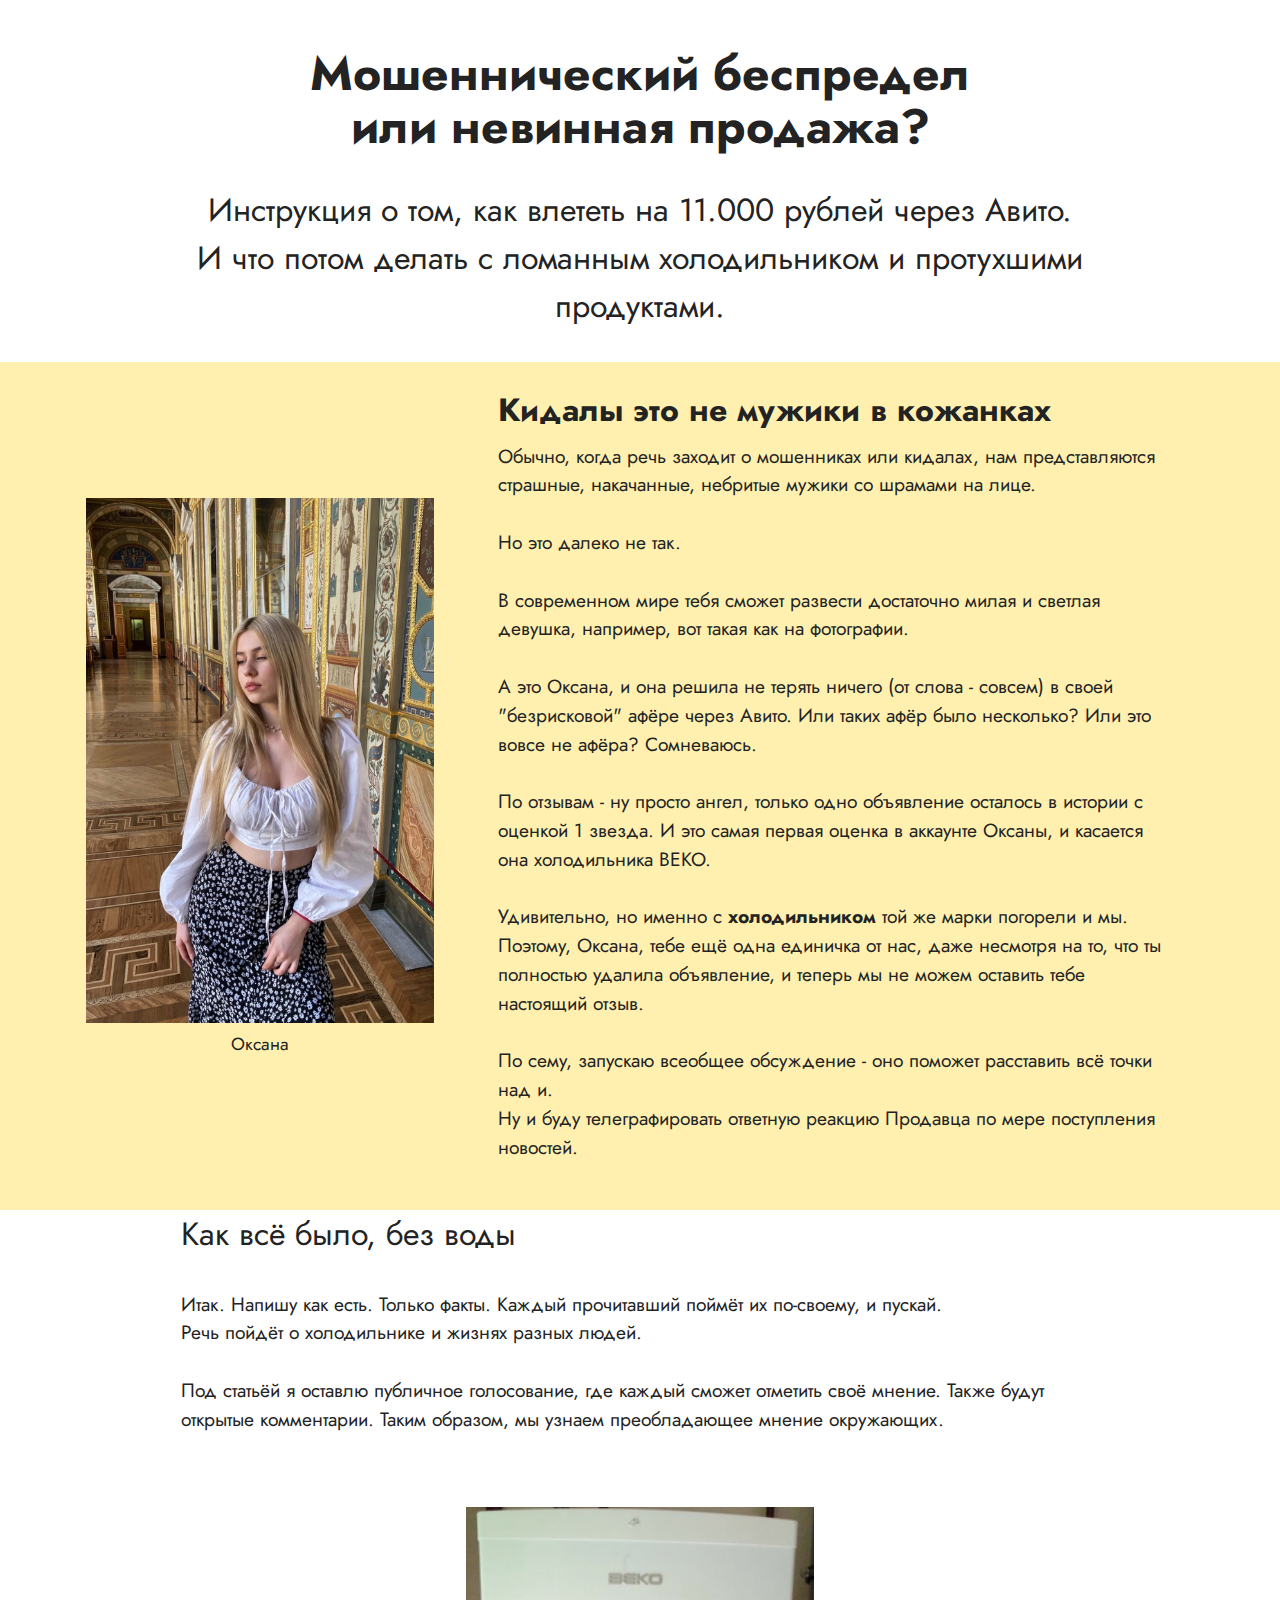
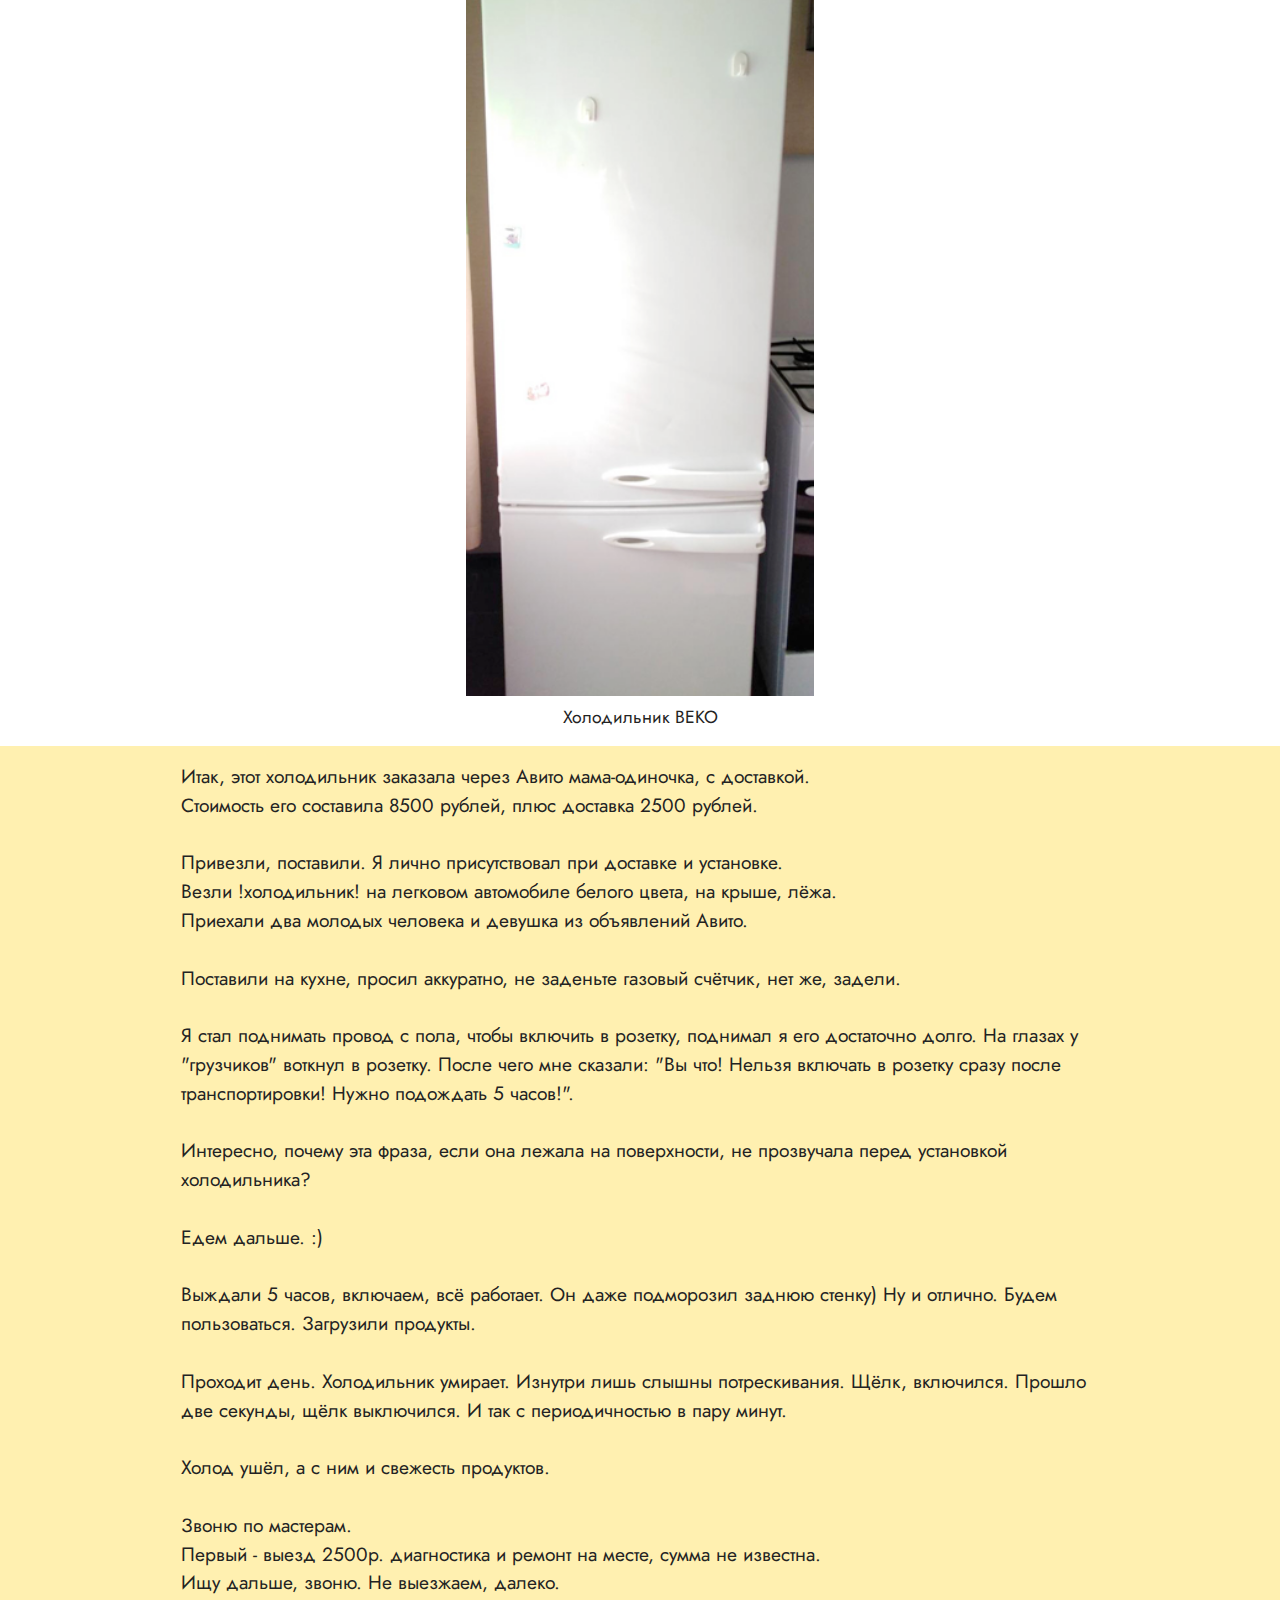
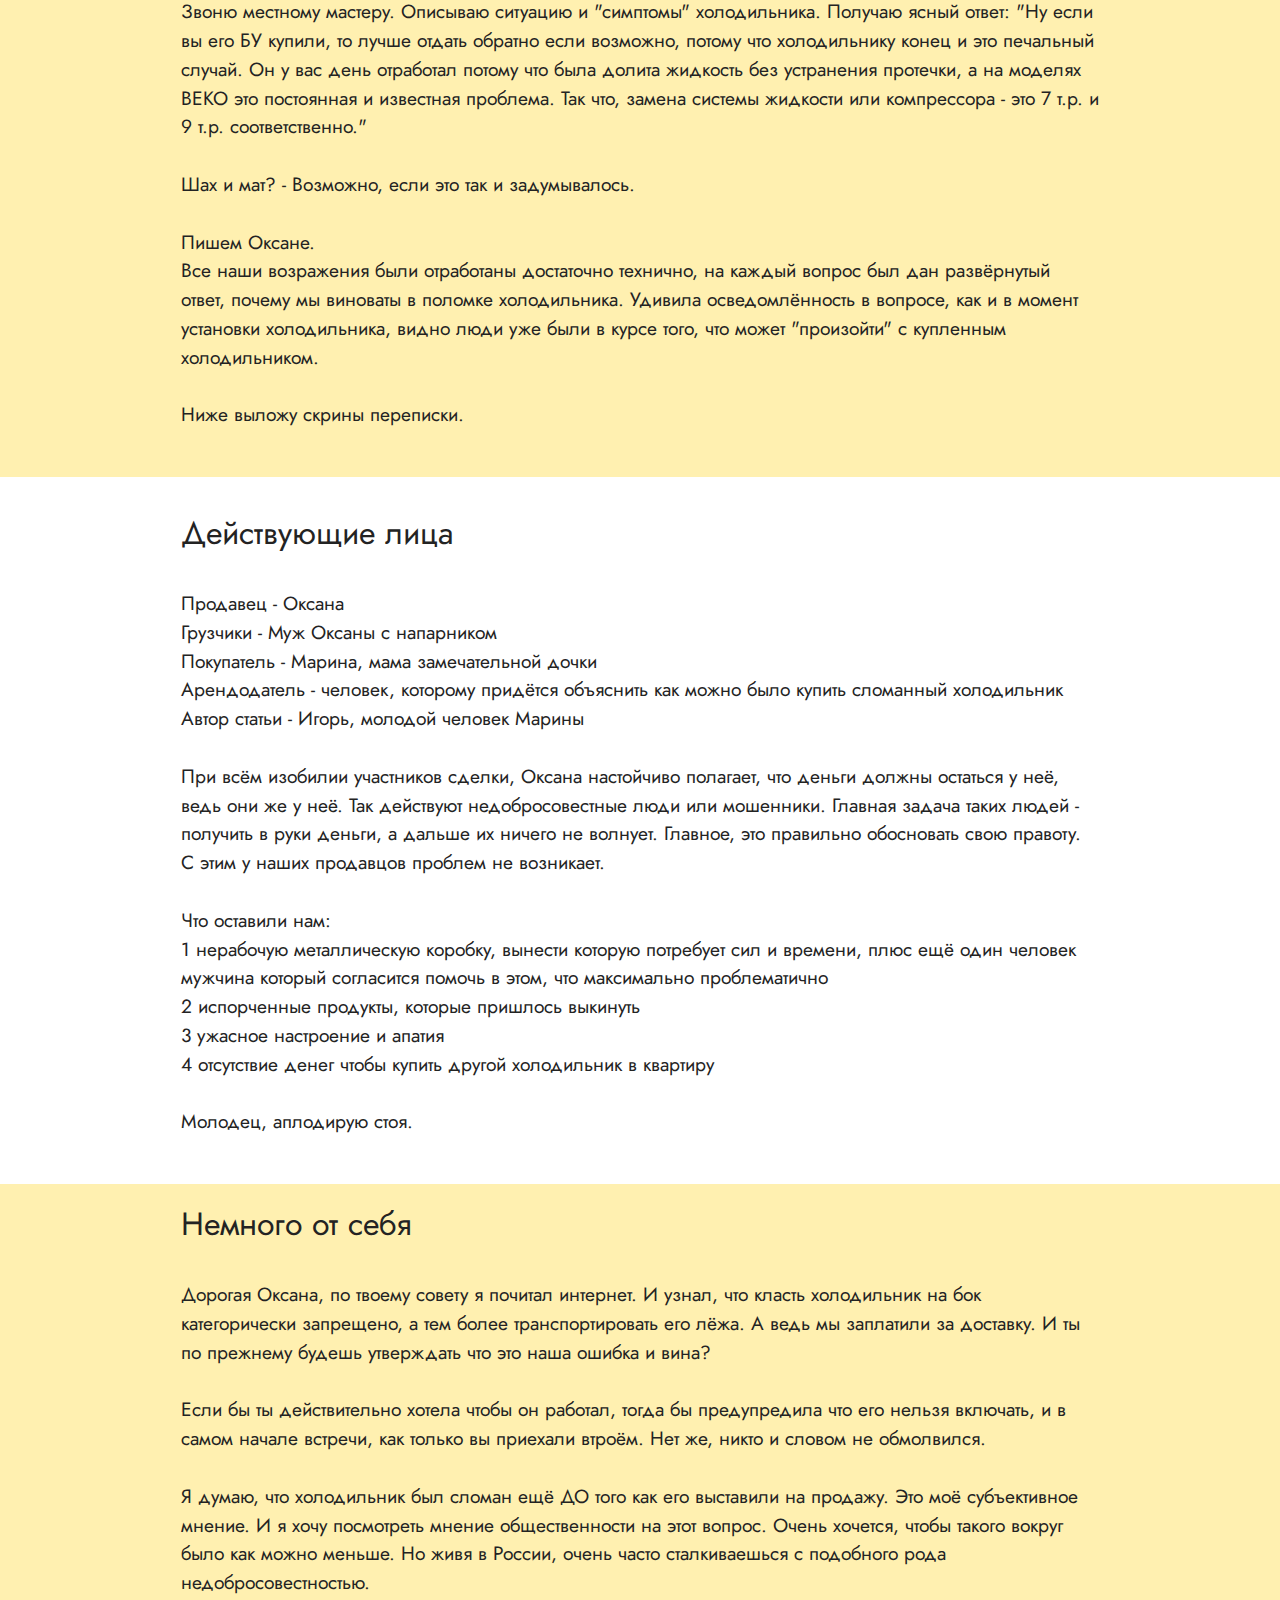
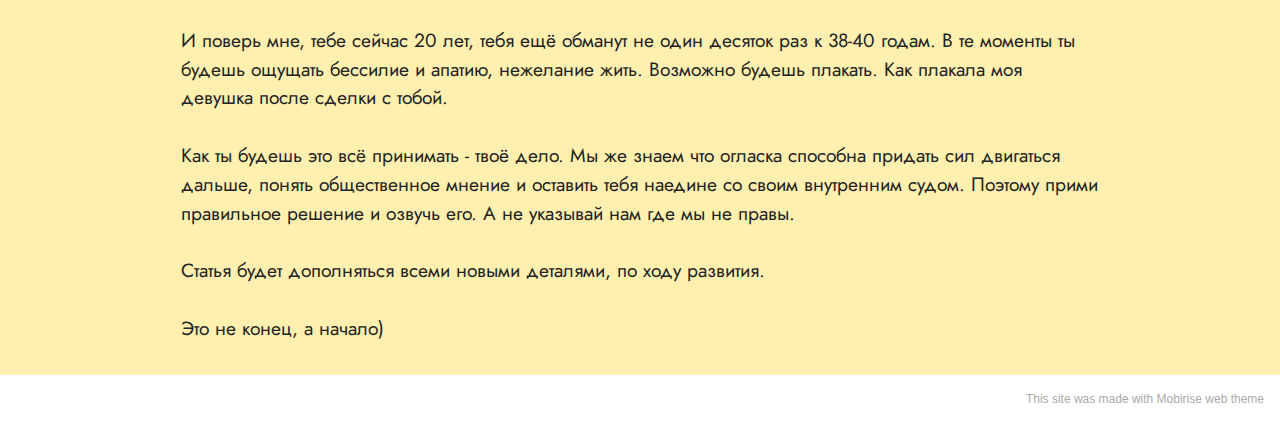
==== commit 23c0dc70: "2щлл" ====
--- a/ok/index.html
+++ b/ok/index.html
@@ -10,7 +10,7 @@
   <meta name="description" content="">
   
   
-  <title>Home</title>
+  <title>Обсуждаем неудачную покупку</title>
   <link rel="stylesheet" href="assets/bootstrap/css/bootstrap.min.css">
   <link rel="stylesheet" href="assets/bootstrap/css/bootstrap-grid.min.css">
   <link rel="stylesheet" href="assets/bootstrap/css/bootstrap-reboot.min.css">
@@ -31,8 +31,8 @@
     <div class="container">
         <div class="row justify-content-center">
             <div class="title col-md-12 col-lg-10">
-                <h3 class="mbr-section-title mbr-fonts-style align-center mb-4 display-2"><strong>Мошеннический беспредел</strong></h3>
-                <h4 class="mbr-section-subtitle align-center mbr-fonts-style mb-4 display-5">или как угореть на 11.000 рублей через Авито</h4>
+                <h3 class="mbr-section-title mbr-fonts-style align-center mb-4 display-2"><strong>Мошеннический беспредел </strong><br><strong>или невинная продажа?</strong></h3>
+                <h4 class="mbr-section-subtitle align-center mbr-fonts-style mb-4 display-5">Инструкция о том, как влететь на 11.000 рублей через Авито.<br>И что потом делать с ломанным холодильником и протухшими продуктами.</h4>
                 
             </div>
         </div>
@@ -57,7 +57,7 @@
                 <div class="text-wrapper">
                     <h3 class="mbr-section-title mbr-fonts-style mb-3 display-5"><p><strong>Кидалы это не мужики в кожанках</strong></p></h3>
                     <p class="mbr-text mbr-fonts-style display-7">
-                        Обычно, представляя мошенников или кидал, нам представляются страшные, накачанные, небритые мужики со шрамами. <br><br>Но это далеко не так. <br><br>В современном мире тебя сможет развести достаточно милая и светлая девушка, например, вот такая как на фотографии. <br><br>А это Оксана, и она решила не терять ничего (от слова - совсем) в своей безрисковой афёре через Авито. Или таких афёр было несколько? <br><br>По отзывам - нет, только одно объявление осталось в истории с оценкой 1 звезда. И это самая первая оценка в аккаунте Оксаны, касающаяся холодильника BEKO. <br><br>Удивительно, но именно с холодильником той же марки погорели и мы. Поэтому, Оксана, тебе ещё одна единичка от нас, даже не смотря на то, что ты полностью удалила объявление, и теперь мы не можем оставить тебе настоящий отзыв.<br><br>По сему, всеобщее обсуждение поможет расставить всё точки над и.<br><br><br><br></p>
+                        Обычно, когда речь заходит о мошенниках или кидалах, нам представляются страшные, накачанные, небритые мужики со шрамами на лице. <br><br>Но это далеко не так. <br><br>В современном мире тебя сможет развести достаточно милая и светлая девушка, например, вот такая как на фотографии. <br><br>А это Оксана, и она решила не терять ничего (от слова - совсем) в своей "безрисковой" афёре через Авито. Или таких афёр было несколько? Или это вовсе не афёра? Сомневаюсь.<br><br>По отзывам - ну просто ангел, только одно объявление осталось в истории с оценкой 1 звезда. И это самая первая оценка в аккаунте Оксаны, и касается она холодильника BEKO. <br><br>Удивительно, но именно с <strong>холодильником</strong> той же марки погорели и мы. <br>Поэтому, Оксана, тебе ещё одна единичка от нас, даже несмотря на то, что ты полностью удалила объявление, и теперь мы не можем оставить тебе настоящий отзыв.<br><br>По сему, запускаю всеобщее обсуждение - оно поможет расставить всё точки над и.<br>Ну и буду телеграфировать ответную реакцию Продавца по мере поступления новостей.<br></p>
                 </div>
             </div>
         </div>
@@ -75,17 +75,51 @@
                 <p class="mbr-text mbr-fonts-style display-7">Итак. Напишу как есть. Только факты. Каждый прочитавший поймёт их по-своему, и пускай.
 <br>Речь пойдёт о холодильнике и жизнях разных людей.
 <br>
-<br>Под статьёй я оставлю публичное голосование, где каждый сможет отметить своё мнение. Также будут открытые комментарии. Таким образом, мы узнаем преобладающее мнение окружающих.
-<br>
-<br>Итак, этот холодильник заказала через Авито мама-одиночка, с доставкой.
+<br>Под статьёй я оставлю публичное голосование, где каждый сможет отметить своё мнение. Также будут открытые комментарии. Таким образом, мы узнаем преобладающее мнение окружающих.<br>
+<br><br></p>
+            </div>
+        </div>
+    </div>
+</section>
+
+<section data-bs-version="5.1" class="image3 cid-tej63Y6tt4" id="image3-4">
+    
+
+    
+
+    <div class="container">
+        <div class="row justify-content-center">
+            <div class="col-12 col-lg-4">
+                <div class="image-wrapper">
+                    <img src="assets/images/whatsapp-image-2022-08-12-at-17.40.17-1.jpeg" alt="Mobirise">
+                    <p class="mbr-description mbr-fonts-style mt-2 align-center display-4">Холодильник BEKO</p>
+                </div>
+            </div>
+        </div>
+    </div>
+</section>
+
+<section data-bs-version="5.1" class="content5 cid-tej88xgRMY" id="content5-5">
+    
+    <div class="container">
+        <div class="row justify-content-center">
+            <div class="col-md-12 col-lg-10">
+                
+                
+                <p class="mbr-text mbr-fonts-style display-7">Итак, этот холодильник заказала через Авито мама-одиночка, с доставкой.
 <br>Стоимость его составила 8500 рублей, плюс доставка 2500 рублей.
 <br>
 <br>Привезли, поставили. Я лично присутствовал при доставке и установке.
 <br>Везли !холодильник! на легковом автомобиле белого цвета, на крыше, лёжа.
 <br>Приехали два молодых человека и девушка из объявлений Авито.
 <br>
-<br>Поставили на кухне, просил аккуратно, не заденьте газовый счётчик, нет же, задели.<br><br>Я стал поднимать провод с пола, чтобы включить в розетку, поднимал я его достаточно долго. На глазах у "грузчиков" воткнул в розетку. После чего мне сказали: "Вы что! Нельзя включать в розетку сразу после транспортировки! Нужно подождать 5 часов!".<br>
-<br>Интересно, почему эта фраза, если она лежала на поверхности, не прозвучала перед установкой холодильника?<br><br>Едем дальше. :)
+<br>Поставили на кухне, просил аккуратно, не заденьте газовый счётчик, нет же, задели.
+<br>
+<br>Я стал поднимать провод с пола, чтобы включить в розетку, поднимал я его достаточно долго. На глазах у "грузчиков" воткнул в розетку. После чего мне сказали: "Вы что! Нельзя включать в розетку сразу после транспортировки! Нужно подождать 5 часов!".
+<br>
+<br>Интересно, почему эта фраза, если она лежала на поверхности, не прозвучала перед установкой холодильника?
+<br>
+<br>Едем дальше. :)
 <br>
 <br>Выждали 5 часов, включаем, всё работает. Он даже подморозил заднюю стенку) Ну и отлично. Будем пользоваться. Загрузили продукты.
 <br>
@@ -93,21 +127,71 @@
 <br>
 <br>Холод ушёл, а с ним и свежесть продуктов.
 <br>
-<br>Звоню по мастерам. 
+<br>Звоню по мастерам.
 <br>Первый - выезд 2500р. диагностика и ремонт на месте, сумма не известна.
 <br>Ищу дальше, звоню. Не выезжаем, далеко.
 <br>Звоню местному мастеру. Описываю ситуацию и "симптомы" холодильника. Получаю ясный ответ: "Ну если вы его БУ купили, то лучше отдать обратно если возможно, потому что холодильнику конец и это печальный случай. Он у вас день отработал потому что была долита жидкость без устранения протечки, а на моделях BEKO это постоянная и известная проблема. Так что, замена системы жидкости или компрессора - это 7 т.р. и 9 т.р. соответственно."
 <br>
-<br>Шах и мат? - Возможно, если это так и задумывалось.<br><br> 
-Пишем Оксане.&nbsp;<br>Все наши возражения были отработаны достаточно технично, на каждый вопрос был дан развёрнутый ответ, почему мы виноваты в поломке холодильника. Удивила осведомлённость в вопросе, как и в момент установки холодильника, когда люди уже были в курсе о том, что может "произойти" с купленным холодильником.<br><br>Ниже выложу скрины переписки.<br><br>
-Немного от себя<br><br>Дорогая Оксана, по твоему совету я почитал интернет. И узнал, что ложить на бок холодильник категорически запрещено, а тем более транспортировать его лёжа. И ты по прежнему будешь утверждать что это наша ошибка и вина?<br><br>Если бы ты действительно хотела чтобы он работал, предупредила бы что его нельзя включать в самом начале, как только вы приехали втроём. Нет же, никто и словом не обмолвился.<br><br>Я думаю, что холодильник был сломан ещё ДО того как его выставили на продажу. Это моё субъективное мнение. И я хочу посмотреть мнение общественности на этот вопрос. Очень хочется, чтобы такого в жизни было как можно меньше, но живя в России, очень часто сталкиваешься с подобного рода недобросовестностью.<br><br>И поверь мне, дорогая, тебе 20 лет, тебя ещё обманут не один десяток раз к 38-40 годам. В те моменты ты будешь ощущать бессилие и апатию, нежелание жить. Возможно будешь плакать. Как плакала моя девушка после сделки с тобой.&nbsp;<br><br>Как ты будешь это всё принимать - твоё дело. Мы же знаем что огласка способна придать сил двигаться дальше, понять общественное мнение и оставить тебя наедине со своим внутренним судом. Прими правльное решение.<br>
-<br>Перед тем как эта статья станет народным достоянием, я даю Продавцу - Кузнецовой Оксане, времени 24 часа чтобы подумать что она будет делать дальше с этой историей о холодильнике. Ведь теперь наше взаимодействие будет продолжаться ДО момента конструктивного решения со стороны продавца холодильника.<br>
-<br>Скоро эту статью увидят десятки тысяч людей плюс все друзья которые находились в списке друзей Оксаны и друзья их друзей на момент написания статьи. Их контакты я сохранил в отдельном месте, дабы Оксана в свойственной ей манере не закрыла свой аккаунт и доступ к друзьям. Не успеваешь уже, дорогая. Мужу своему тоже дай прочитать. Ну и вместе посидите подумайте о том, как вы решаете дела и кого вы кидаете на деньги.<br><br>История будет пополняться по мере её продвижения и все смогут следить за ходом развития.<br>
-<br>Делаю я это в надежде на то, что возможно, в людях что-то поменяется и они будут более человечны в будущем. <br><br>И Хоть мои попытки и надежды достучаться и тщетны, тем не менее, я вложил в это своё время в это изменение.<br></p>
+<br>Шах и мат? - Возможно, если это так и задумывалось.
+<br>
+<br>Пишем Оксане. 
+<br>Все наши возражения были отработаны достаточно технично, на каждый вопрос был дан развёрнутый ответ, почему мы виноваты в поломке холодильника. Удивила осведомлённость в вопросе, как и в момент установки холодильника, видно люди уже были в курсе того, что может "произойти" с купленным холодильником.
+<br>
+<br>Ниже выложу скрины переписки.<br></p>
             </div>
         </div>
     </div>
-</section><section style="background-color: #fff; font-family: -apple-system, BlinkMacSystemFont, 'Segoe UI', 'Roboto', 'Helvetica Neue', Arial, sans-serif; color:#aaa; font-size:12px; padding: 0; align-items: center; display: flex;"><a href="https://mobirise.site/b" style="flex: 1 1; height: 3rem; padding-left: 1rem;"></a><p style="flex: 0 0 auto; margin:0; padding-right:1rem;">Build a site - <a href="https://mobirise.site/w" style="color:#aaa;">More</a></p></section><script src="assets/bootstrap/js/bootstrap.bundle.min.js"></script>  <script src="assets/smoothscroll/smooth-scroll.js"></script>  <script src="assets/ytplayer/index.js"></script>  <script src="assets/theme/js/script.js"></script>  
+</section>
+
+<section data-bs-version="5.1" class="content5 cid-tejeG0MDyM" id="content5-6">
+    
+    <div class="container">
+        <div class="row justify-content-center">
+            <div class="col-md-12 col-lg-10">
+                
+                <h4 class="mbr-section-subtitle mbr-fonts-style mb-4 display-5">Действующие лица</h4>
+                <p class="mbr-text mbr-fonts-style display-7">Продавец - Оксана
+<br>Грузчики - Муж Оксаны с напарником
+<br>Покупатель - Марина, мама замечательной дочки
+<br>Арендодатель - человек, которому придётся объяснить как можно было купить сломанный холодильник
+<br>Автор статьи - Игорь, молодой человек Марины
+<br>
+<br>При всём изобилии участников сделки, Оксана настойчиво полагает, что деньги должны остаться у неё, ведь они же у неё. Так действуют недобросовестные люди или мошенники. Главная задача таких людей - получить в руки деньги, а дальше их ничего не волнует. Главное, это правильно обосновать свою правоту. С этим у наших продавцов проблем не возникает.
+<br>
+<br>Что оставили нам: 
+<br>1 нерабочую металлическую коробку, вынести которую потребует сил и времени, плюс ещё один человек мужчина который согласится помочь в этом, что максимально проблематично<br>2 испорченные продукты, которые пришлось выкинуть<br>3 ужасное настроение и апатия 
+<br>4 отсутствие денег чтобы купить другой холодильник в квартиру
+<br>
+<br>Молодец, аплодирую стоя.</p>
+            </div>
+        </div>
+    </div>
+</section>
+
+<section data-bs-version="5.1" class="content5 cid-tejjTxoJ7R" id="content5-7">
+    
+    <div class="container">
+        <div class="row justify-content-center">
+            <div class="col-md-12 col-lg-10">
+                
+                <h4 class="mbr-section-subtitle mbr-fonts-style mb-4 display-5">Немного от себя</h4>
+                <p class="mbr-text mbr-fonts-style display-7">Дорогая Оксана, по твоему совету я почитал интернет. И узнал, что класть холодильник на бок категорически запрещено, а тем более транспортировать его лёжа. А ведь мы заплатили за доставку. И ты по прежнему будешь утверждать что это наша ошибка и вина?
+<br>
+<br>Если бы ты действительно хотела чтобы он работал, тогда бы предупредила что его нельзя включать, и в самом начале встречи, как только вы приехали втроём. Нет же, никто и словом не обмолвился.
+<br>
+<br>Я думаю, что холодильник был сломан ещё ДО того как его выставили на продажу. Это моё субъективное мнение. И я хочу посмотреть мнение общественности на этот вопрос. Очень хочется, чтобы такого вокруг было как можно меньше. Но живя в России, очень часто сталкиваешься с подобного рода недобросовестностью.
+<br>
+<br>И поверь мне, тебе сейчас 20 лет, тебя ещё обманут не один десяток раз к 38-40 годам. В те моменты ты будешь ощущать бессилие и апатию, нежелание жить. Возможно будешь плакать. Как плакала моя девушка после сделки с тобой.
+<br>
+<br>Как ты будешь это всё принимать - твоё дело. Мы же знаем что огласка способна придать сил двигаться дальше, понять общественное мнение и оставить тебя наедине со своим внутренним судом. Поэтому прими правильное решение и озвучь его. А не указывай нам где мы не правы. 
+<br>
+<br>Статья будет дополняться всеми новыми деталями, по ходу развития.
+<br>
+<br>Это не конец, а начало)&nbsp;<br></p>
+            </div>
+        </div>
+    </div>
+</section><section style="background-color: #fff; font-family: -apple-system, BlinkMacSystemFont, 'Segoe UI', 'Roboto', 'Helvetica Neue', Arial, sans-serif; color:#aaa; font-size:12px; padding: 0; align-items: center; display: flex;"><a href="https://mobirise.site/n" style="flex: 1 1; height: 3rem; padding-left: 1rem;"></a><p style="flex: 0 0 auto; margin:0; padding-right:1rem;"><a href="https://mobirise.site/q" style="color:#aaa;">This site</a> was made with Mobirise web theme</p></section><script src="assets/bootstrap/js/bootstrap.bundle.min.js"></script>  <script src="assets/smoothscroll/smooth-scroll.js"></script>  <script src="assets/ytplayer/index.js"></script>  <script src="assets/theme/js/script.js"></script>  
   
   
 </body>
--- a/ok/assets/mobirise/css/mbr-additional.css
+++ b/ok/assets/mobirise/css/mbr-additional.css
@@ -684,29 +684,60 @@
 }
 .cid-teidMDFCuc {
   padding-top: 3rem;
-  padding-bottom: 1rem;
+  padding-bottom: 0rem;
   background-color: #ffffff;
 }
 .cid-teidTuAaqX {
+  padding-top: 0rem;
+  padding-bottom: 0rem;
+  background-color: #fff0b0;
+}
+@media (max-width: 991px) {
+  .cid-teidTuAaqX .image-wrapper {
+    margin-bottom: 1rem;
+  }
+}
+.cid-teidTuAaqX img {
+  width: 100%;
+}
+@media (min-width: 992px) {
+  .cid-teidTuAaqX .text-wrapper {
+    padding: 2rem;
+  }
+}
+.cid-teidO1fFRu {
+  padding-top: 0rem;
+  padding-bottom: 0rem;
+  background-color: #ffffff;
+}
+.cid-tej63Y6tt4 {
+  padding-top: 0rem;
+  padding-bottom: 0rem;
+  background-color: #ffffff;
+}
+@media (max-width: 991px) {
+  .cid-tej63Y6tt4 .image-wrapper {
+    margin-bottom: 1rem;
+  }
+}
+.cid-tej63Y6tt4 .row {
+  flex-direction: row-reverse;
+}
+.cid-tej63Y6tt4 img {
+  width: 100%;
+}
+.cid-tej88xgRMY {
+  padding-top: 1rem;
+  padding-bottom: 2rem;
+  background-color: #fff0b0;
+}
+.cid-tejeG0MDyM {
   padding-top: 2rem;
   padding-bottom: 2rem;
   background-color: #ffffff;
 }
-@media (max-width: 991px) {
-  .cid-teidTuAaqX .image-wrapper {
-    margin-bottom: 1rem;
-  }
-}
-.cid-teidTuAaqX img {
-  width: 100%;
-}
-@media (min-width: 992px) {
-  .cid-teidTuAaqX .text-wrapper {
-    padding: 2rem;
-  }
-}
-.cid-teidO1fFRu {
-  padding-top: 2rem;
-  padding-bottom: 2rem;
-  background-color: #ffffff;
-}
+.cid-tejjTxoJ7R {
+  padding-top: 1rem;
+  padding-bottom: 1rem;
+  background-color: #fff0b0;
+}
--- a/ok/assets/mobirise/css/mbr-additional.css
+++ b/ok/assets/mobirise/css/mbr-additional.css
@@ -684,29 +684,60 @@
 }
 .cid-teidMDFCuc {
   padding-top: 3rem;
-  padding-bottom: 1rem;
+  padding-bottom: 0rem;
   background-color: #ffffff;
 }
 .cid-teidTuAaqX {
+  padding-top: 0rem;
+  padding-bottom: 0rem;
+  background-color: #fff0b0;
+}
+@media (max-width: 991px) {
+  .cid-teidTuAaqX .image-wrapper {
+    margin-bottom: 1rem;
+  }
+}
+.cid-teidTuAaqX img {
+  width: 100%;
+}
+@media (min-width: 992px) {
+  .cid-teidTuAaqX .text-wrapper {
+    padding: 2rem;
+  }
+}
+.cid-teidO1fFRu {
+  padding-top: 0rem;
+  padding-bottom: 0rem;
+  background-color: #ffffff;
+}
+.cid-tej63Y6tt4 {
+  padding-top: 0rem;
+  padding-bottom: 0rem;
+  background-color: #ffffff;
+}
+@media (max-width: 991px) {
+  .cid-tej63Y6tt4 .image-wrapper {
+    margin-bottom: 1rem;
+  }
+}
+.cid-tej63Y6tt4 .row {
+  flex-direction: row-reverse;
+}
+.cid-tej63Y6tt4 img {
+  width: 100%;
+}
+.cid-tej88xgRMY {
+  padding-top: 1rem;
+  padding-bottom: 2rem;
+  background-color: #fff0b0;
+}
+.cid-tejeG0MDyM {
   padding-top: 2rem;
   padding-bottom: 2rem;
   background-color: #ffffff;
 }
-@media (max-width: 991px) {
-  .cid-teidTuAaqX .image-wrapper {
-    margin-bottom: 1rem;
-  }
-}
-.cid-teidTuAaqX img {
-  width: 100%;
-}
-@media (min-width: 992px) {
-  .cid-teidTuAaqX .text-wrapper {
-    padding: 2rem;
-  }
-}
-.cid-teidO1fFRu {
-  padding-top: 2rem;
-  padding-bottom: 2rem;
-  background-color: #ffffff;
-}
+.cid-tejjTxoJ7R {
+  padding-top: 1rem;
+  padding-bottom: 1rem;
+  background-color: #fff0b0;
+}
